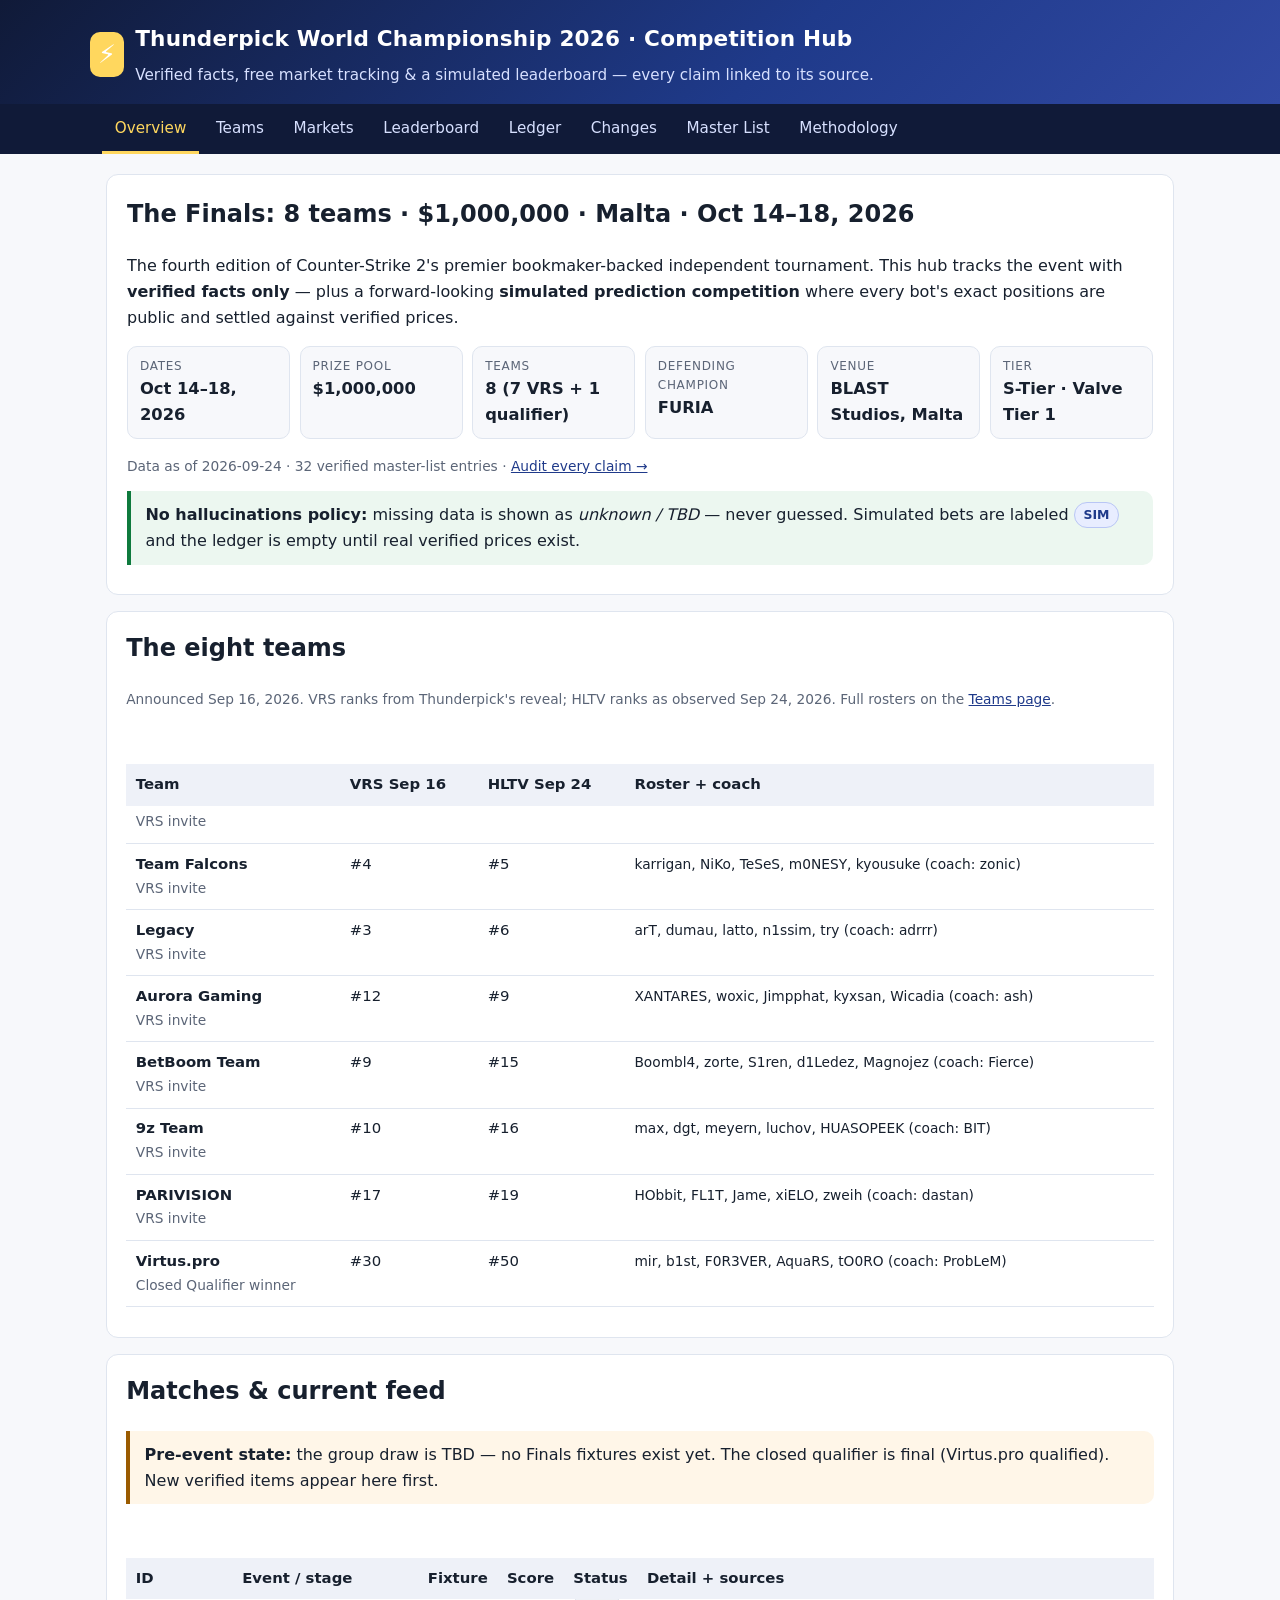
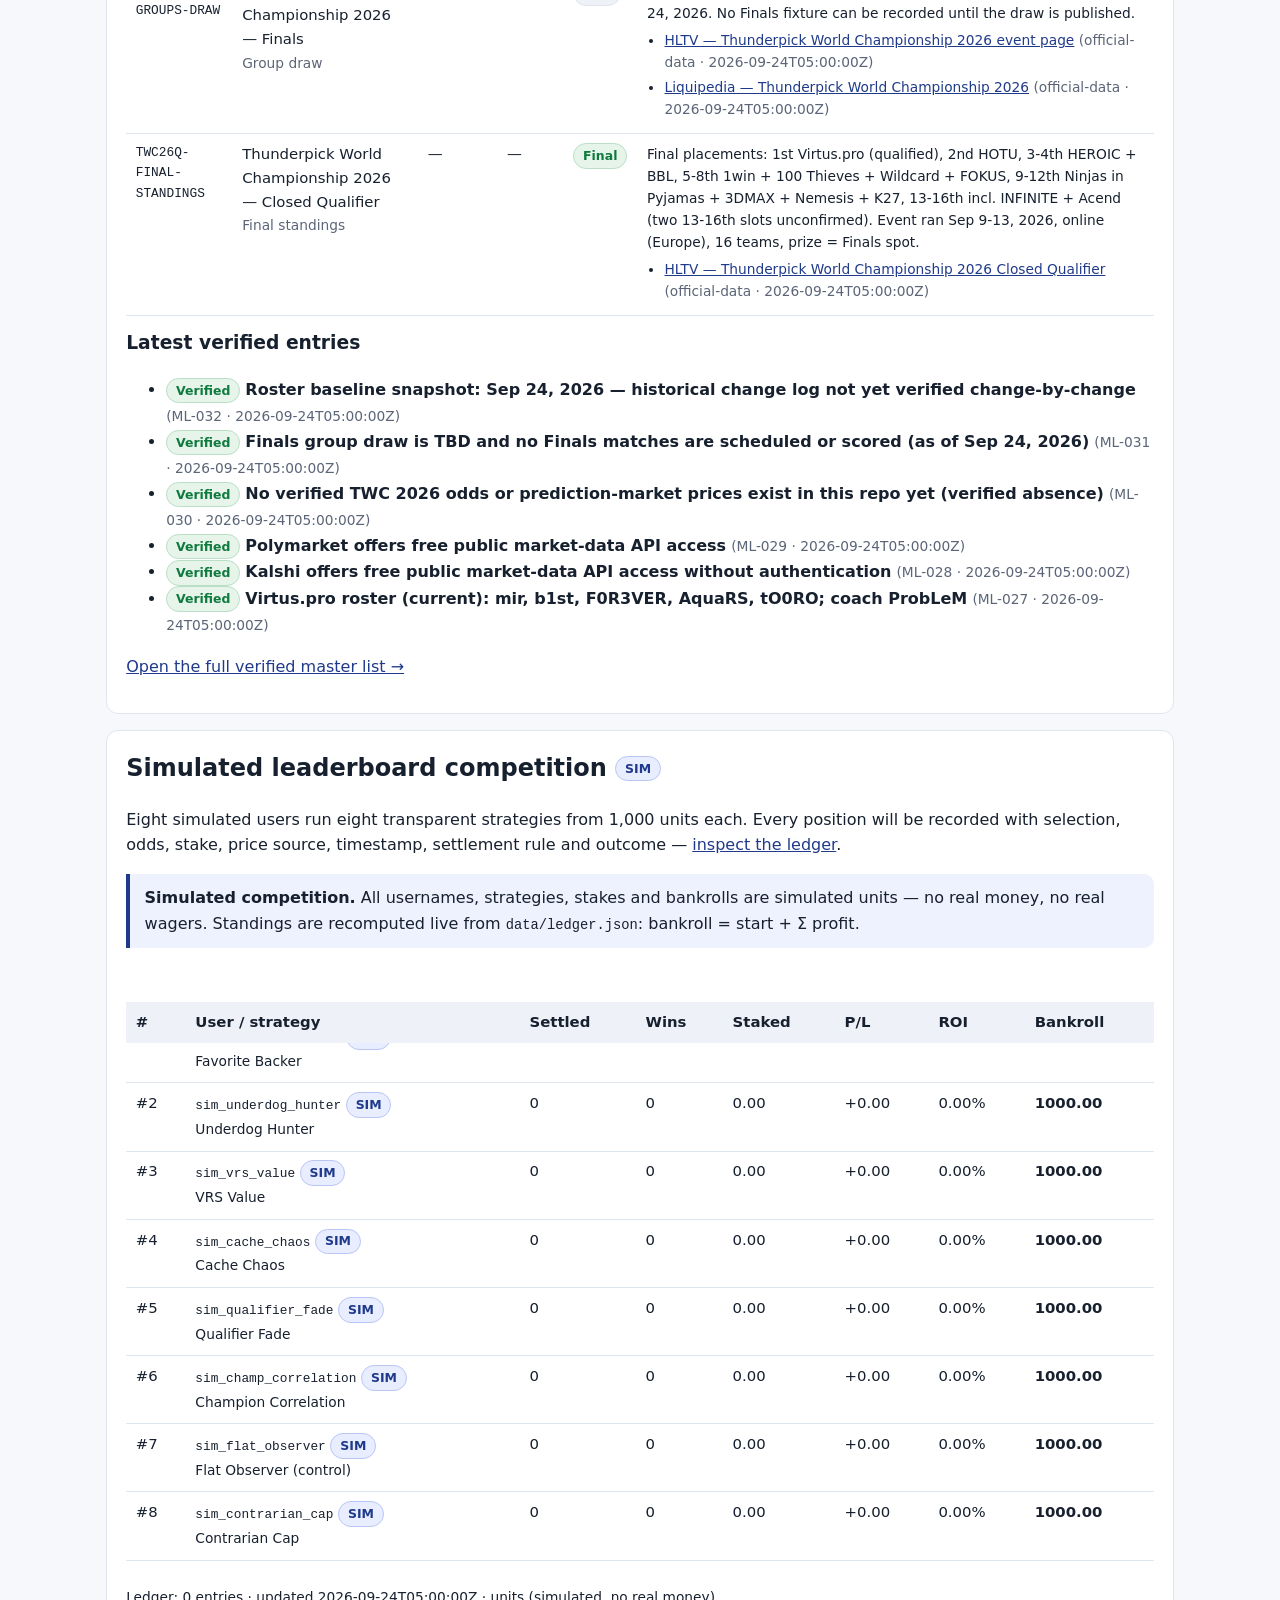
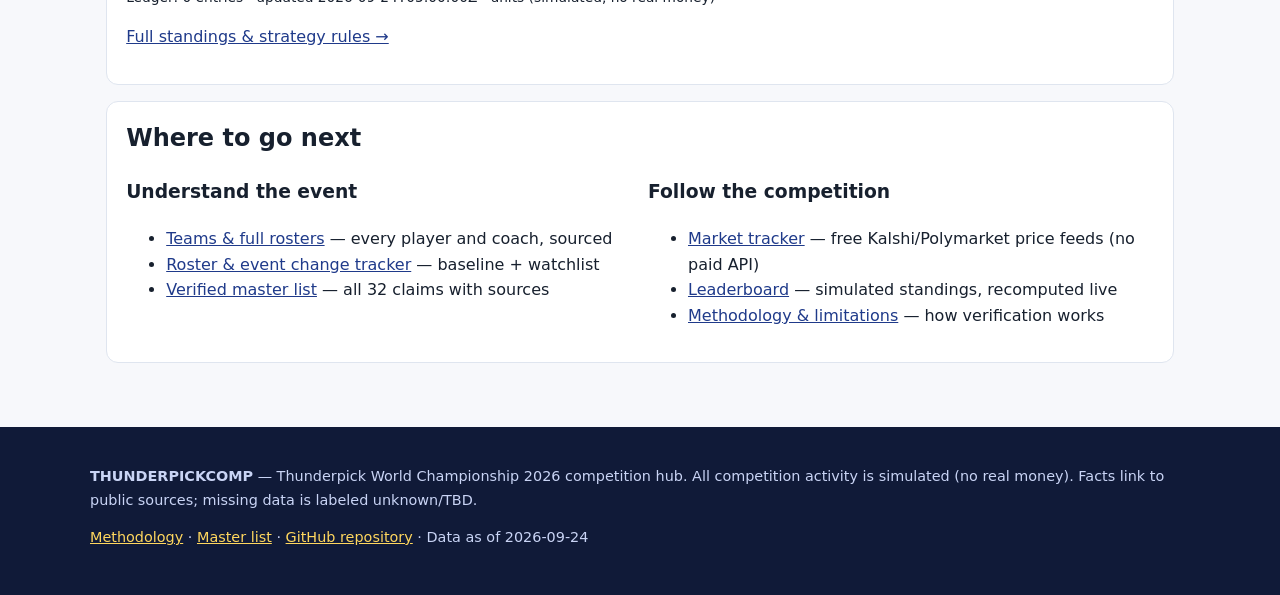
==== index.html @ 5a7f0bbe "Build verified TWC 2026 competition hub + simulated leaderboard - 8-page static site (overview, team" ====
<!DOCTYPE html>
<html lang="en">
<head>
  <meta charset="utf-8">
  <meta name="viewport" content="width=device-width, initial-scale=1">
  <title>Thunderpick WC 2026 · Prediction Competition Hub</title>
  <meta name="description" content="Verified Thunderpick World Championship 2026 hub: tournament facts, teams, rosters, free prediction-market tracking, and a transparent simulated leaderboard competition.">
  <link rel="stylesheet" href="assets/style.css">
</head>
<body>
  <a class="skip-link" href="#main-content">Skip to content</a>
  <header class="site-header">
    <div class="wrap">
      <div class="brand">
        <span class="brand-mark" aria-hidden="true">⚡</span>
        <div>
          <h1>Thunderpick World Championship 2026 · Competition Hub</h1>
          <p class="tagline">Verified facts, free market tracking &amp; a simulated leaderboard — every claim linked to its source.</p>
        </div>
      </div>
    </div>
  </header>
  <nav class="main-nav" aria-label="Main">
    <div class="wrap">
      <a href="index.html" aria-current="page">Overview</a>
      <a href="teams.html">Teams</a>
      <a href="markets.html">Markets</a>
      <a href="leaderboard.html">Leaderboard</a>
      <a href="ledger.html">Ledger</a>
      <a href="changes.html">Changes</a>
      <a href="master-list.html">Master List</a>
      <a href="methodology.html">Methodology</a>
    </div>
  </nav>
  <main id="main-content">
    <div class="wrap">
      <section class="hero" aria-labelledby="hero-title">
        <h2 id="hero-title">The Finals: 8 teams · $1,000,000 · Malta · Oct 14–18, 2026</h2>
        <p>The fourth edition of Counter-Strike 2's premier bookmaker-backed independent tournament. This hub tracks the event with <strong>verified facts only</strong> — plus a forward-looking <strong>simulated prediction competition</strong> where every bot's exact positions are public and settled against verified prices.</p>
        <div class="fact-grid">
          <div class="fact"><div class="k">Dates</div><div class="v">Oct 14–18, 2026</div></div>
          <div class="fact"><div class="k">Prize pool</div><div class="v">$1,000,000</div></div>
          <div class="fact"><div class="k">Teams</div><div class="v">8 (7 VRS + 1 qualifier)</div></div>
          <div class="fact"><div class="k">Defending champion</div><div class="v">FURIA</div></div>
          <div class="fact"><div class="k">Venue</div><div class="v">BLAST Studios, Malta</div></div>
          <div class="fact"><div class="k">Tier</div><div class="v">S-Tier · Valve Tier 1</div></div>
        </div>
        <p class="small muted">Data as of <span data-today>2026-09-24</span> · 32 verified master-list entries · <a href="master-list.html">Audit every claim →</a></p>
        <div class="notice good"><strong>No hallucinations policy:</strong> missing data is shown as <em>unknown / TBD</em> — never guessed. Simulated bets are labeled <span class="badge sim">SIM</span> and the ledger is empty until real verified prices exist.</div>
      </section>

      <section class="card" aria-labelledby="field-title">
        <h2 id="field-title">The eight teams</h2>
        <p class="small muted">Announced Sep 16, 2026. VRS ranks from Thunderpick's reveal; HLTV ranks as observed Sep 24, 2026. Full rosters on the <a href="teams.html">Teams page</a>.</p>
        <div data-render="teams-table"><p class="muted">Loading verified team data…</p></div>
      </section>

      <section class="card" aria-labelledby="matches-title">
        <h2 id="matches-title">Matches &amp; current feed</h2>
        <div class="notice warn"><strong>Pre-event state:</strong> the group draw is TBD — no Finals fixtures exist yet. The closed qualifier is final (Virtus.pro qualified). New verified items appear here first.</div>
        <div data-render="matches"><p class="muted">Loading match records…</p></div>
        <h3>Latest verified entries</h3>
        <div data-render="feed" data-limit="6"><p class="muted">Loading feed…</p></div>
      </section>

      <section class="card" aria-labelledby="comp-title">
        <h2 id="comp-title">Simulated leaderboard competition <span class="badge sim">SIM</span></h2>
        <p>Eight simulated users run eight transparent strategies from 1,000 units each. Every position will be recorded with selection, odds, stake, price source, timestamp, settlement rule and outcome — <a href="ledger.html">inspect the ledger</a>.</p>
        <div data-render="leaderboard"><p class="muted">Loading standings…</p></div>
        <p class="small"><span data-ledger-meta></span></p>
        <p><a href="leaderboard.html">Full standings &amp; strategy rules →</a></p>
      </section>

      <section class="card" aria-labelledby="start-title">
        <h2 id="start-title">Where to go next</h2>
        <div class="grid-2">
          <div>
            <h3>Understand the event</h3>
            <ul>
              <li><a href="teams.html">Teams &amp; full rosters</a> — every player and coach, sourced</li>
              <li><a href="changes.html">Roster &amp; event change tracker</a> — baseline + watchlist</li>
              <li><a href="master-list.html">Verified master list</a> — all 32 claims with sources</li>
            </ul>
          </div>
          <div>
            <h3>Follow the competition</h3>
            <ul>
              <li><a href="markets.html">Market tracker</a> — free Kalshi/Polymarket price feeds (no paid API)</li>
              <li><a href="leaderboard.html">Leaderboard</a> — simulated standings, recomputed live</li>
              <li><a href="methodology.html">Methodology &amp; limitations</a> — how verification works</li>
            </ul>
          </div>
        </div>
      </section>
    </div>
  </main>
  <footer class="site-footer">
    <div class="wrap">
      <p><strong>THUNDERPICKCOMP</strong> — Thunderpick World Championship 2026 competition hub. All competition activity is simulated (no real money). Facts link to public sources; missing data is labeled unknown/TBD.</p>
      <p><a href="methodology.html">Methodology</a> · <a href="master-list.html">Master list</a> · <a href="https://github.com/buffedlizard55-lab/THUNDERPICKCOMP">GitHub repository</a> · Data as of <span data-today>2026-09-24</span></p>
    </div>
  </footer>
  <script src="assets/app.js"></script>
</body>
</html>
---- assets/style.css ----
:root {
  --bg: #f7f8fb;
  --surface: #ffffff;
  --ink: #17202e;
  --muted: #5b6577;
  --line: #dfe5ef;
  --accent: #1f3a8a;
  --accent-ink: #ffffff;
  --gold: #b8860b;
  --good: #0e7a3d;
  --warn: #9a5b00;
  --bad: #b3261e;
  --radius: 12px;
  --maxw: 1100px;
  --font: system-ui, -apple-system, "Segoe UI", Roboto, "Helvetica Neue", Arial, sans-serif;
}

* { box-sizing: border-box; }
html { scroll-behavior: smooth; }
body {
  margin: 0;
  font-family: var(--font);
  background: var(--bg);
  color: var(--ink);
  line-height: 1.6;
}

.skip-link {
  position: absolute;
  left: -9999px;
  top: 0;
  background: var(--accent);
  color: var(--accent-ink);
  padding: 0.6rem 1rem;
  z-index: 100;
  border-radius: 0 0 8px 0;
}
.skip-link:focus { left: 0; }

.site-header {
  background: linear-gradient(135deg, #101a38 0%, #1f3a8a 60%, #3149a3 100%);
  color: #fff;
  padding: 1.4rem 1rem 1.1rem;
}
.site-header .wrap { max-width: var(--maxw); margin: 0 auto; }
.brand { display: flex; align-items: center; gap: 0.7rem; flex-wrap: wrap; }
.brand-mark {
  font-size: 1.6rem;
  background: #ffd75e;
  border-radius: 10px;
  padding: 0.15rem 0.5rem;
}
.site-header h1 { font-size: 1.35rem; margin: 0; letter-spacing: 0.2px; }
.site-header p.tagline { margin: 0.35rem 0 0; color: #d7e0ff; font-size: 0.95rem; }

.main-nav { background: #101a38; position: sticky; top: 0; z-index: 50; }
.main-nav .wrap {
  max-width: var(--maxw);
  margin: 0 auto;
  display: flex;
  gap: 0.25rem;
  overflow-x: auto;
  padding: 0 0.75rem;
}
.main-nav a {
  color: #d7e0ff;
  text-decoration: none;
  padding: 0.7rem 0.8rem;
  white-space: nowrap;
  font-size: 0.95rem;
  border-bottom: 3px solid transparent;
}
.main-nav a:hover { color: #fff; background: rgba(255,255,255,0.06); }
.main-nav a[aria-current="page"] { color: #ffd75e; border-bottom-color: #ffd75e; }

main .wrap { max-width: var(--maxw); margin: 0 auto; padding: 1.25rem 1rem 3rem; }

.hero {
  background: var(--surface);
  border: 1px solid var(--line);
  border-radius: var(--radius);
  padding: 1.25rem 1.25rem 1rem;
  margin-bottom: 1rem;
}
.hero h2 { margin-top: 0; }
.fact-grid {
  display: grid;
  grid-template-columns: repeat(auto-fit, minmax(150px, 1fr));
  gap: 0.6rem;
  margin: 1rem 0;
}
.fact {
  background: var(--bg);
  border: 1px solid var(--line);
  border-radius: 10px;
  padding: 0.6rem 0.75rem;
}
.fact .k { font-size: 0.75rem; text-transform: uppercase; letter-spacing: 0.06em; color: var(--muted); }
.fact .v { font-weight: 700; font-size: 1.02rem; }

.card {
  background: var(--surface);
  border: 1px solid var(--line);
  border-radius: var(--radius);
  padding: 1.1rem 1.2rem;
  margin-bottom: 1rem;
}
.card h2, .card h3 { margin-top: 0; }

.badge {
  display: inline-block;
  font-size: 0.78rem;
  font-weight: 700;
  padding: 0.12rem 0.55rem;
  border-radius: 999px;
  border: 1px solid transparent;
  vertical-align: middle;
}
.badge.verified { background: #e6f4ea; color: var(--good); border-color: #b9dfc6; }
.badge.flagged { background: #fff4e0; color: var(--warn); border-color: #f0d49a; }
.badge.unverified { background: #fdeaea; color: var(--bad); border-color: #f3b8b3; }
.badge.sim { background: #e8edff; color: var(--accent); border-color: #b9c6f5; }
.badge.tbd { background: #eef1f6; color: var(--muted); border-color: var(--line); }

table.data {
  width: 100%;
  border-collapse: collapse;
  font-size: 0.93rem;
  margin: 0.75rem 0;
}
table.data th, table.data td {
  text-align: left;
  padding: 0.55rem 0.6rem;
  border-bottom: 1px solid var(--line);
  vertical-align: top;
}
table.data th {
  background: #eef1f8;
  position: sticky;
  top: 41px;
}
table.data tr:hover td { background: #f4f7ff; }
.table-scroll { overflow-x: auto; }

.notice {
  border-left: 4px solid var(--accent);
  background: #eef2ff;
  padding: 0.7rem 0.9rem;
  border-radius: 0 10px 10px 0;
  margin: 0.8rem 0;
}
.notice.warn { border-color: var(--warn); background: #fff6e8; }
.notice.good { border-color: var(--good); background: #ecf7f0; }
.notice.bad { border-color: var(--bad); background: #fdeeee; }

.muted { color: var(--muted); }
.small { font-size: 0.86rem; }
.mono { font-family: ui-monospace, SFMono-Regular, Menlo, Consolas, monospace; font-size: 0.86em; }

.source-list { margin: 0.3rem 0; padding-left: 1.1rem; }
.source-list li { margin-bottom: 0.15rem; }
a { color: var(--accent); }
a:hover { text-decoration-thickness: 2px; }

footer.site-footer {
  background: #101a38;
  color: #c9d4f5;
  padding: 1.5rem 1rem 2rem;
  font-size: 0.9rem;
}
footer.site-footer .wrap { max-width: var(--maxw); margin: 0 auto; }
footer.site-footer a { color: #ffd75e; }

.grid-2 { display: grid; grid-template-columns: 1fr 1fr; gap: 1rem; }
@media (max-width: 750px) { .grid-2 { grid-template-columns: 1fr; } }

.team-card h3 { margin-bottom: 0.2rem; }
.roster { list-style: none; padding: 0; margin: 0.4rem 0; }
.roster li { padding: 0.15rem 0; border-bottom: 1px dotted var(--line); }
.roster li:last-child { border-bottom: none; }

details { margin: 0.5rem 0; }
details summary { cursor: pointer; font-weight: 600; }
.error-box {
  background: #fdeeee;
  border: 1px solid #f3b8b3;
  color: var(--bad);
  padding: 0.8rem 1rem;
  border-radius: 10px;
}

@media (prefers-color-scheme: dark) {
  :root {
    --bg: #0e1322;
    --surface: #171f36;
    --ink: #e8ecf6;
    --muted: #9aa5bd;
    --line: #2a3554;
    --accent: #8fa8ff;
    --accent-ink: #101a38;
  }
  .site-header { background: linear-gradient(135deg, #0a0f22 0%, #16225c 60%, #1f3a8a 100%); }
  .main-nav { background: #0a0f22; }
  .main-nav a { color: #c9d4f5; }
  table.data th { background: #202a4a; }
  table.data tr:hover td { background: #1d2745; }
  .fact { background: #101830; }
  .notice { background: #1b2547; }
  .notice.warn { background: #33270f; }
  .notice.good { background: #0f2c1c; }
  .notice.bad { background: #38161a; }
  .badge.verified { background: #0f2c1c; }
  .badge.flagged { background: #33270f; }
  .badge.unverified { background: #38161a; }
  .badge.sim { background: #1b2547; }
  .badge.tbd { background: #20263c; }
  a { color: #a9bcff; }
  footer.site-footer a { color: #ffd75e; }
}
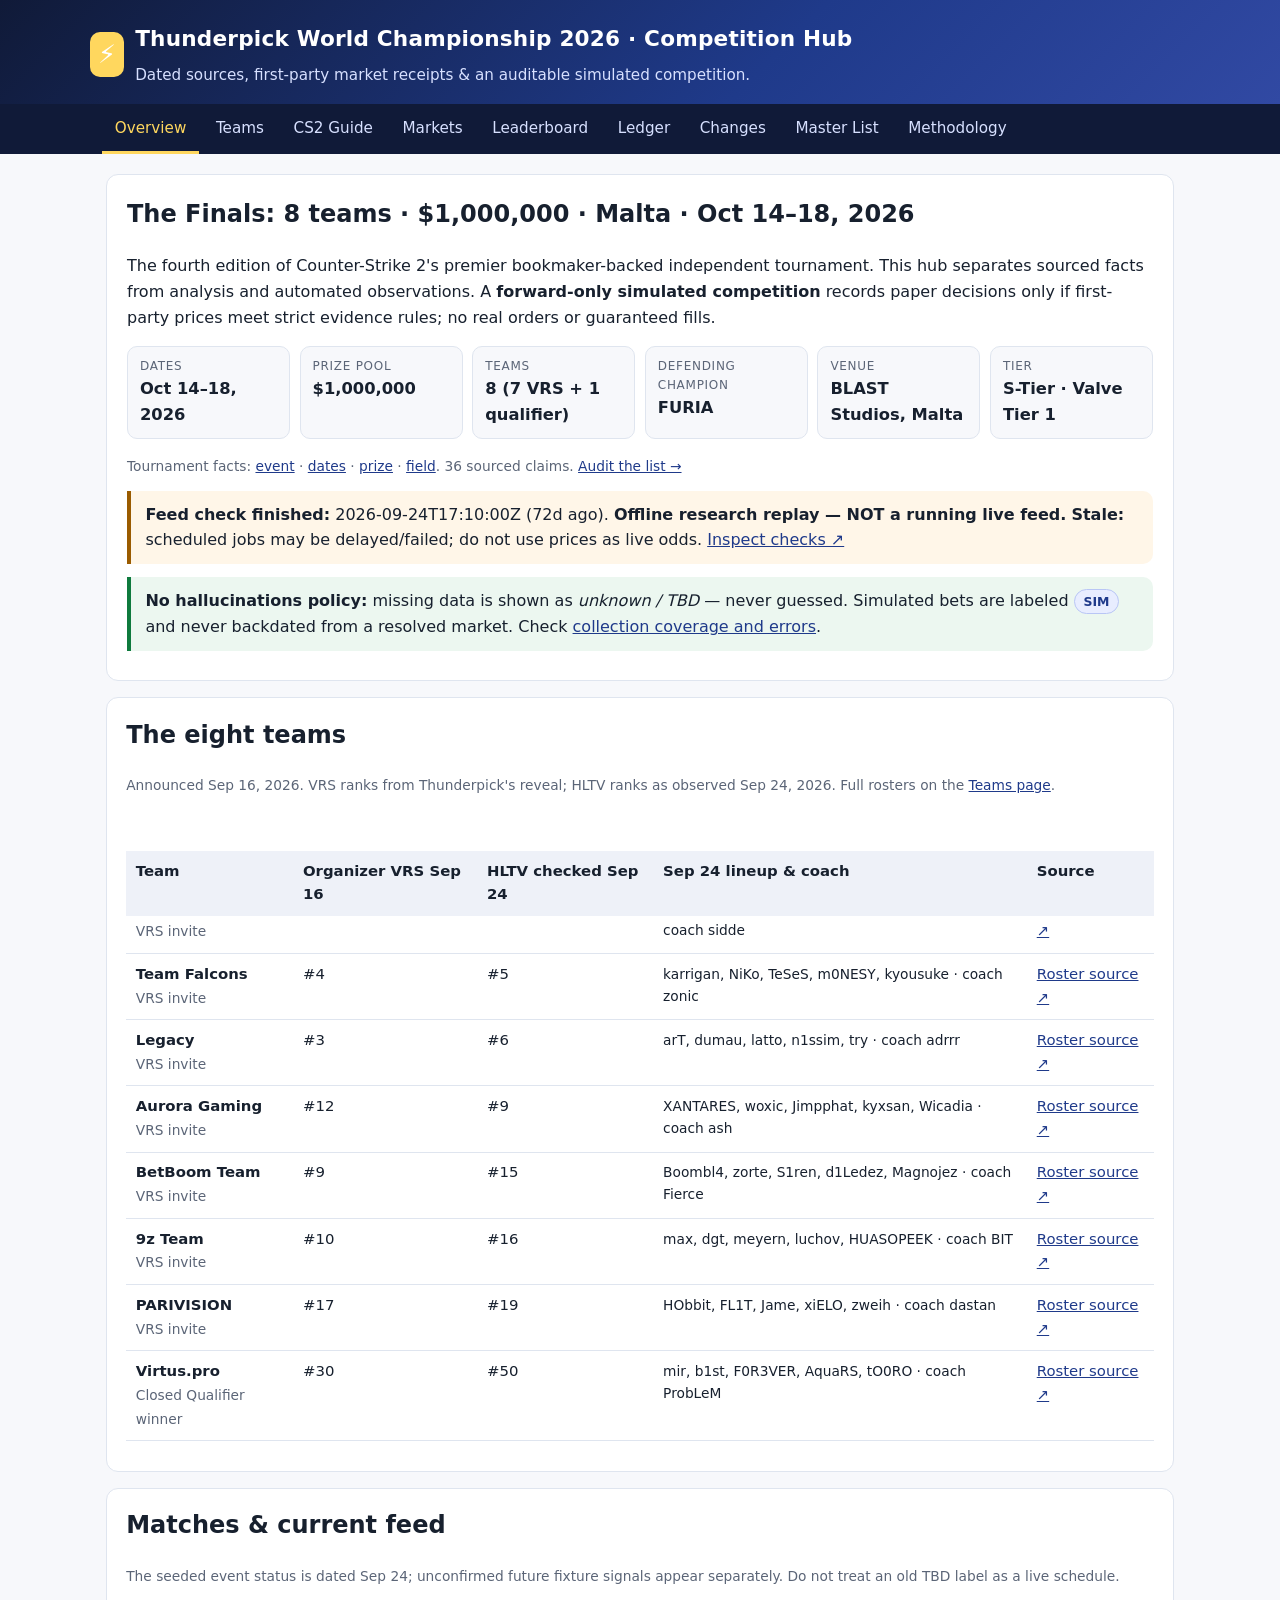
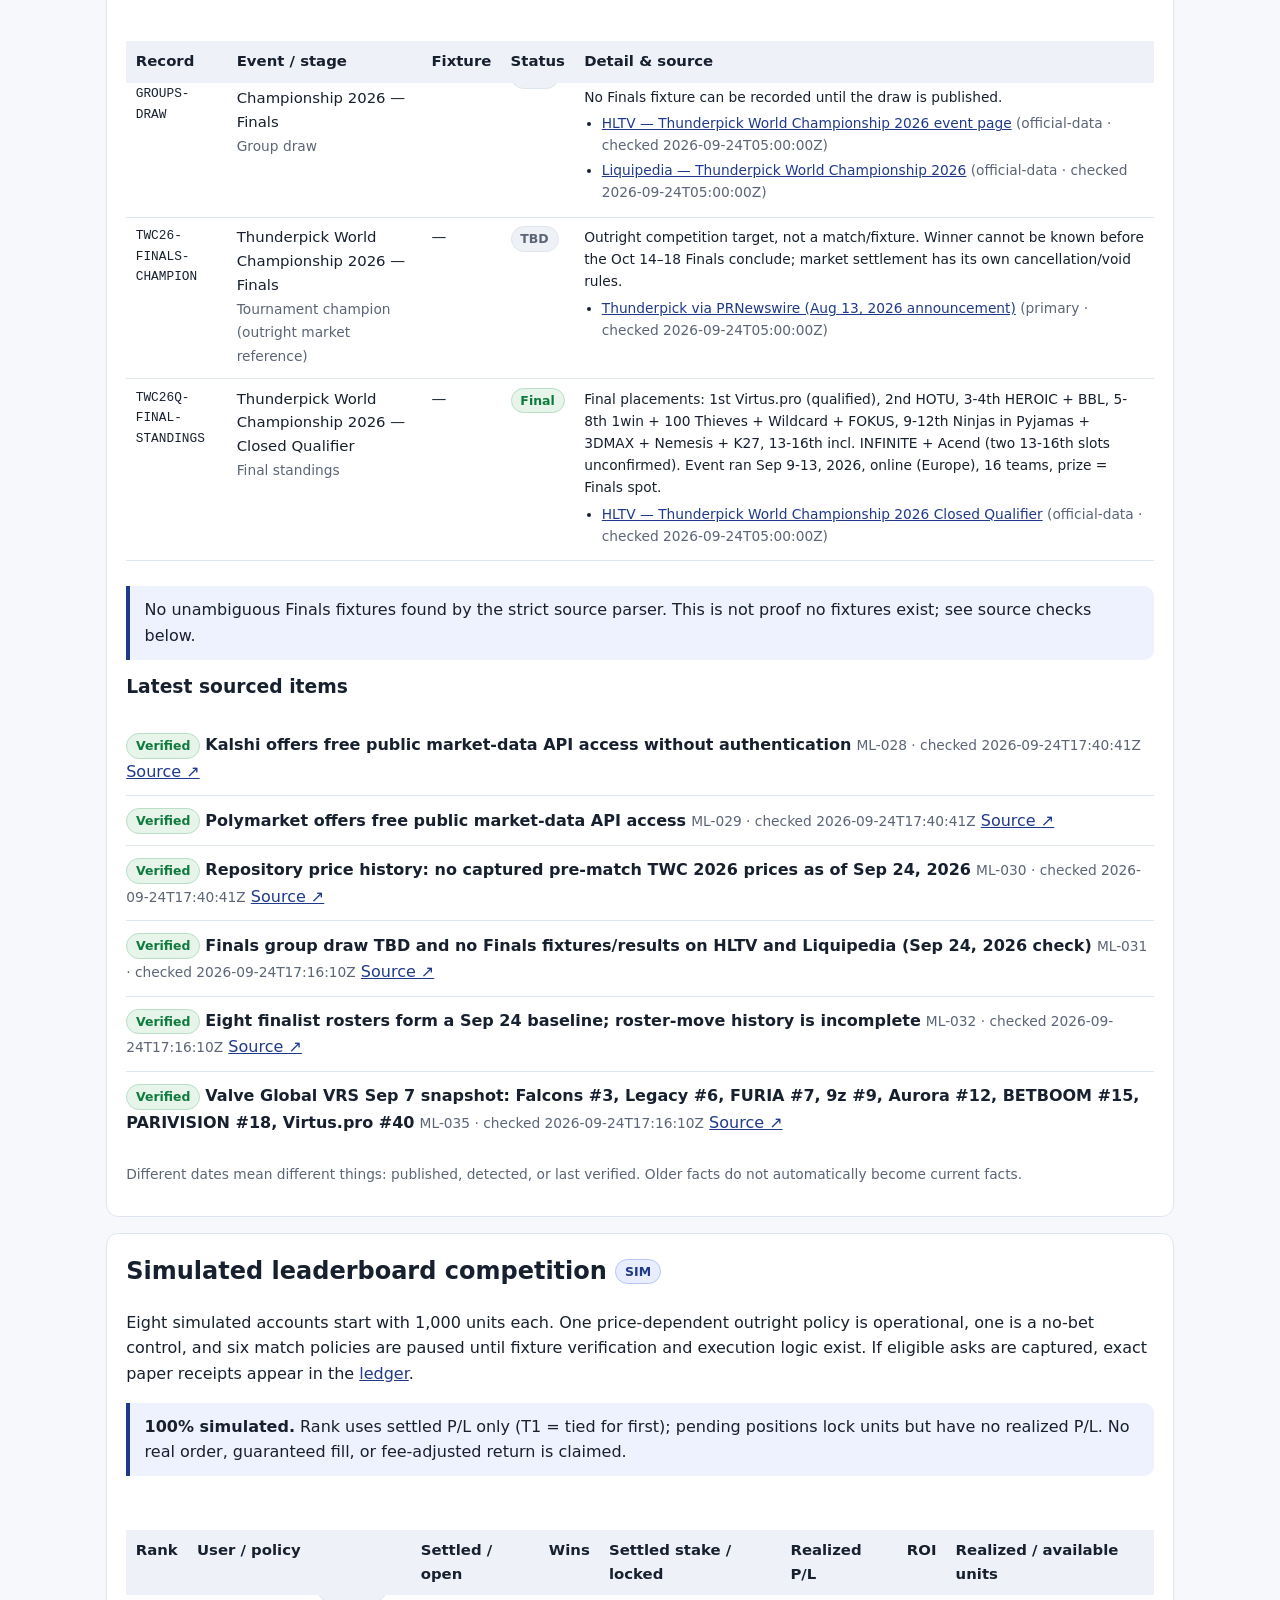
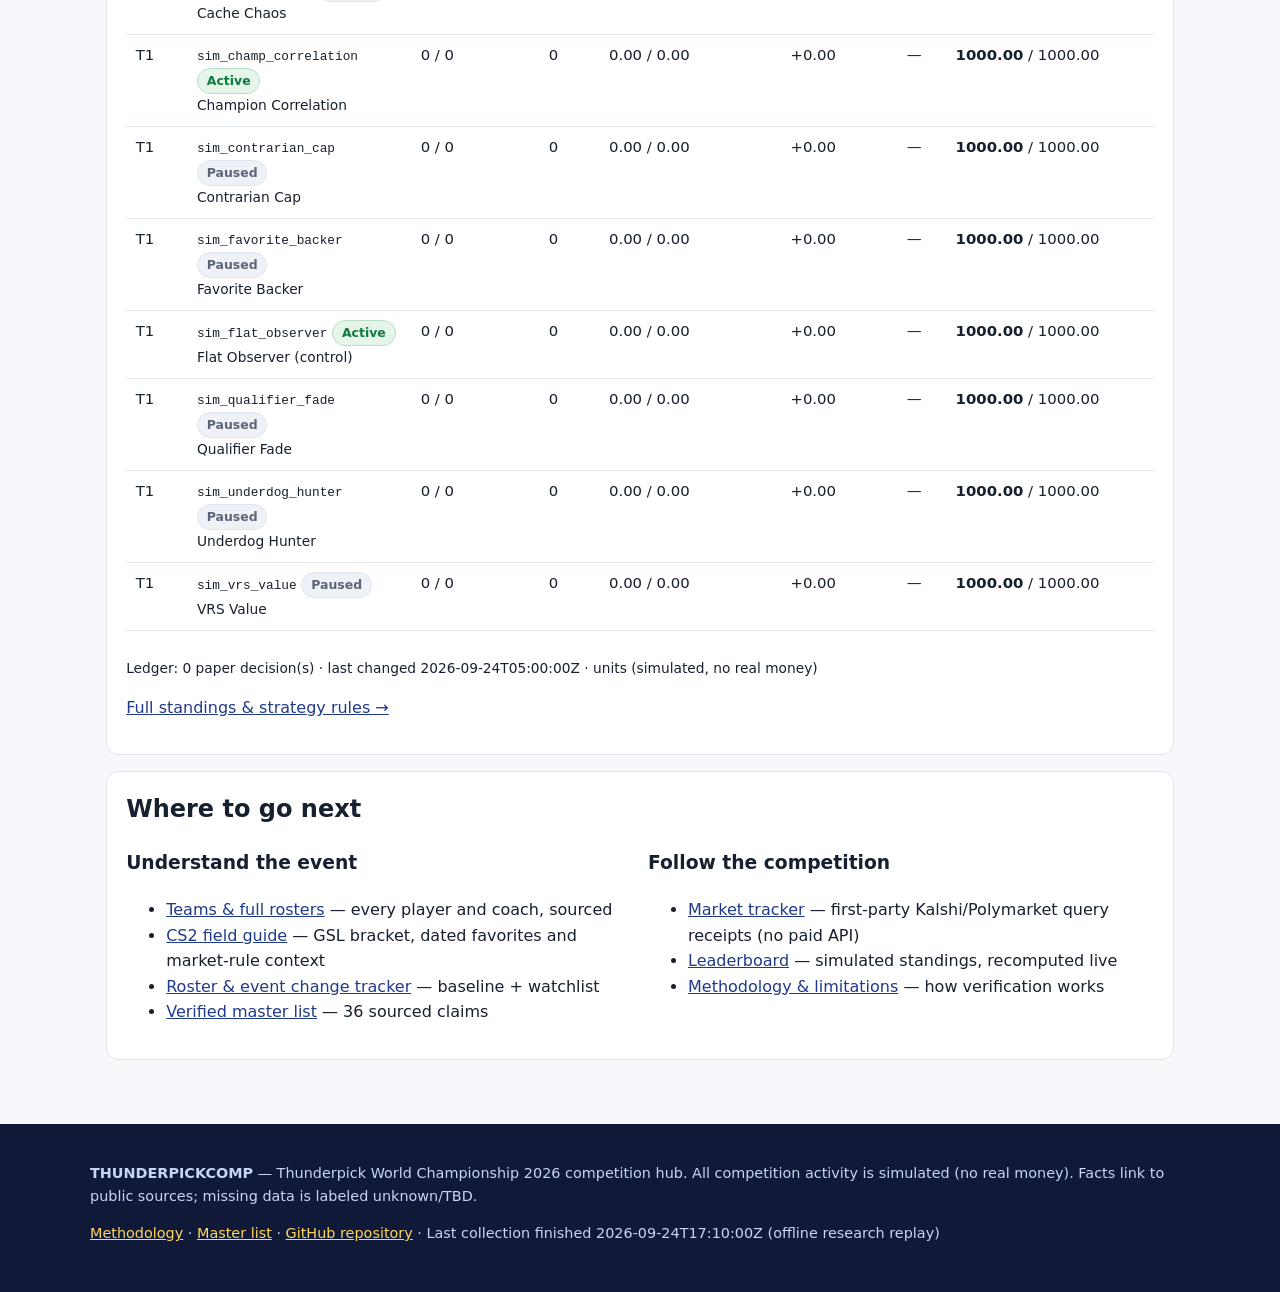
==== commit 4438c1d3: "Add sourced forward-only CS2 market feed and auditable paper competition Co-authored-by: arena-agent" ====
--- a/index.html
+++ b/index.html
@@ -15,7 +15,7 @@
         <span class="brand-mark" aria-hidden="true">⚡</span>
         <div>
           <h1>Thunderpick World Championship 2026 · Competition Hub</h1>
-          <p class="tagline">Verified facts, free market tracking &amp; a simulated leaderboard — every claim linked to its source.</p>
+          <p class="tagline">Dated sources, first-party market receipts &amp; an auditable simulated competition.</p>
         </div>
       </div>
     </div>
@@ -24,6 +24,7 @@
     <div class="wrap">
       <a href="index.html" aria-current="page">Overview</a>
       <a href="teams.html">Teams</a>
+      <a href="guide.html">CS2 Guide</a>
       <a href="markets.html">Markets</a>
       <a href="leaderboard.html">Leaderboard</a>
       <a href="ledger.html">Ledger</a>
@@ -36,7 +37,7 @@
     <div class="wrap">
       <section class="hero" aria-labelledby="hero-title">
         <h2 id="hero-title">The Finals: 8 teams · $1,000,000 · Malta · Oct 14–18, 2026</h2>
-        <p>The fourth edition of Counter-Strike 2's premier bookmaker-backed independent tournament. This hub tracks the event with <strong>verified facts only</strong> — plus a forward-looking <strong>simulated prediction competition</strong> where every bot's exact positions are public and settled against verified prices.</p>
+        <p>The fourth edition of Counter-Strike 2's premier bookmaker-backed independent tournament. This hub separates sourced facts from analysis and automated observations. A <strong>forward-only simulated competition</strong> records paper decisions only if first-party prices meet strict evidence rules; no real orders or guaranteed fills.</p>
         <div class="fact-grid">
           <div class="fact"><div class="k">Dates</div><div class="v">Oct 14–18, 2026</div></div>
           <div class="fact"><div class="k">Prize pool</div><div class="v">$1,000,000</div></div>
@@ -45,8 +46,8 @@
           <div class="fact"><div class="k">Venue</div><div class="v">BLAST Studios, Malta</div></div>
           <div class="fact"><div class="k">Tier</div><div class="v">S-Tier · Valve Tier 1</div></div>
         </div>
-        <p class="small muted">Data as of <span data-today>2026-09-24</span> · 32 verified master-list entries · <a href="master-list.html">Audit every claim →</a></p>
-        <div class="notice good"><strong>No hallucinations policy:</strong> missing data is shown as <em>unknown / TBD</em> — never guessed. Simulated bets are labeled <span class="badge sim">SIM</span> and the ledger is empty until real verified prices exist.</div>
+        <p class="small muted">Tournament facts: <a href="master-list.html#ML-001">event</a> · <a href="master-list.html#ML-003">dates</a> · <a href="master-list.html#ML-005">prize</a> · <a href="master-list.html#ML-007">field</a>. <span data-master-count>36</span> sourced claims. <a href="master-list.html">Audit the list →</a></p><div data-render="pulse"><p class="muted">Loading feed health…</p></div>
+        <div class="notice good"><strong>No hallucinations policy:</strong> missing data is shown as <em>unknown / TBD</em> — never guessed. Simulated bets are labeled <span class="badge sim">SIM</span> and never backdated from a resolved market. Check <a href="markets.html#source-checks">collection coverage and errors</a>.</div>
       </section>
 
       <section class="card" aria-labelledby="field-title">
@@ -57,15 +58,15 @@
 
       <section class="card" aria-labelledby="matches-title">
         <h2 id="matches-title">Matches &amp; current feed</h2>
-        <div class="notice warn"><strong>Pre-event state:</strong> the group draw is TBD — no Finals fixtures exist yet. The closed qualifier is final (Virtus.pro qualified). New verified items appear here first.</div>
+        <p class="muted small">The seeded event status is dated Sep 24; unconfirmed future fixture signals appear separately. Do not treat an old TBD label as a live schedule.</p>
         <div data-render="matches"><p class="muted">Loading match records…</p></div>
-        <h3>Latest verified entries</h3>
+        <div data-render="fixture-signals"><p class="muted">Checking fixture signals…</p></div><h3>Latest sourced items</h3>
         <div data-render="feed" data-limit="6"><p class="muted">Loading feed…</p></div>
       </section>
 
       <section class="card" aria-labelledby="comp-title">
         <h2 id="comp-title">Simulated leaderboard competition <span class="badge sim">SIM</span></h2>
-        <p>Eight simulated users run eight transparent strategies from 1,000 units each. Every position will be recorded with selection, odds, stake, price source, timestamp, settlement rule and outcome — <a href="ledger.html">inspect the ledger</a>.</p>
+        <p>Eight simulated accounts start with 1,000 units each. One price-dependent outright policy is operational, one is a no-bet control, and six match policies are paused until fixture verification and execution logic exist. If eligible asks are captured, exact paper receipts appear in the <a href="ledger.html">ledger</a>.</p>
         <div data-render="leaderboard"><p class="muted">Loading standings…</p></div>
         <p class="small"><span data-ledger-meta></span></p>
         <p><a href="leaderboard.html">Full standings &amp; strategy rules →</a></p>
@@ -78,14 +79,15 @@
             <h3>Understand the event</h3>
             <ul>
               <li><a href="teams.html">Teams &amp; full rosters</a> — every player and coach, sourced</li>
+              <li><a href="guide.html">CS2 field guide</a> — GSL bracket, dated favorites and market-rule context</li>
               <li><a href="changes.html">Roster &amp; event change tracker</a> — baseline + watchlist</li>
-              <li><a href="master-list.html">Verified master list</a> — all 32 claims with sources</li>
+              <li><a href="master-list.html">Verified master list</a> — <span data-master-count>36</span> sourced claims</li>
             </ul>
           </div>
           <div>
             <h3>Follow the competition</h3>
             <ul>
-              <li><a href="markets.html">Market tracker</a> — free Kalshi/Polymarket price feeds (no paid API)</li>
+              <li><a href="markets.html">Market tracker</a> — first-party Kalshi/Polymarket query receipts (no paid API)</li>
               <li><a href="leaderboard.html">Leaderboard</a> — simulated standings, recomputed live</li>
               <li><a href="methodology.html">Methodology &amp; limitations</a> — how verification works</li>
             </ul>
@@ -97,7 +99,7 @@
   <footer class="site-footer">
     <div class="wrap">
       <p><strong>THUNDERPICKCOMP</strong> — Thunderpick World Championship 2026 competition hub. All competition activity is simulated (no real money). Facts link to public sources; missing data is labeled unknown/TBD.</p>
-      <p><a href="methodology.html">Methodology</a> · <a href="master-list.html">Master list</a> · <a href="https://github.com/buffedlizard55-lab/THUNDERPICKCOMP">GitHub repository</a> · Data as of <span data-today>2026-09-24</span></p>
+      <p><a href="methodology.html">Methodology</a> · <a href="master-list.html">Master list</a> · <a href="https://github.com/buffedlizard55-lab/THUNDERPICKCOMP">GitHub repository</a> · Last collection finished <span data-today>2026-09-24</span></p>
     </div>
   </footer>
   <script src="assets/app.js"></script>
--- a/assets/style.css
+++ b/assets/style.css
@@ -179,6 +179,17 @@
 .roster li { padding: 0.15rem 0; border-bottom: 1px dotted var(--line); }
 .roster li:last-child { border-bottom: none; }
 
+/* Audit feed: readable on narrow screens, including long market IDs/rules. */
+.signal-list { list-style: none; padding: 0; margin: 0.65rem 0 1rem; }
+.signal-list li { padding: 0.7rem 0; border-bottom: 1px solid var(--line); }
+.signal-list li:last-child { border-bottom: none; }
+.change-item { border-top: 1px solid var(--line); padding: 0.7rem 0; }
+.change-item p { margin: 0.25rem 0; }
+.rule-text { white-space: pre-wrap; overflow-wrap: anywhere; line-height: 1.5; padding: 0.6rem; background: var(--bg); border-radius: 7px; }
+.mono { overflow-wrap: anywhere; }
+.negative { color: var(--bad); font-weight: 700; }
+[id^="ML-"] { scroll-margin-top: 4.25rem; }
+:focus-visible { outline: 3px solid var(--gold); outline-offset: 2px; }
 details { margin: 0.5rem 0; }
 details summary { cursor: pointer; font-weight: 600; }
 .error-box {
@@ -198,6 +209,10 @@
     --line: #2a3554;
     --accent: #8fa8ff;
     --accent-ink: #101a38;
+    --good: #88d4a2;
+    --warn: #f8c57a;
+    --bad: #ffaaa1;
+    --gold: #ffdc72;
   }
   .site-header { background: linear-gradient(135deg, #0a0f22 0%, #16225c 60%, #1f3a8a 100%); }
   .main-nav { background: #0a0f22; }
@@ -217,3 +232,6 @@
   a { color: #a9bcff; }
   footer.site-footer a { color: #ffd75e; }
 }
+@media (prefers-reduced-motion: reduce) {
+  html { scroll-behavior: auto; }
+}
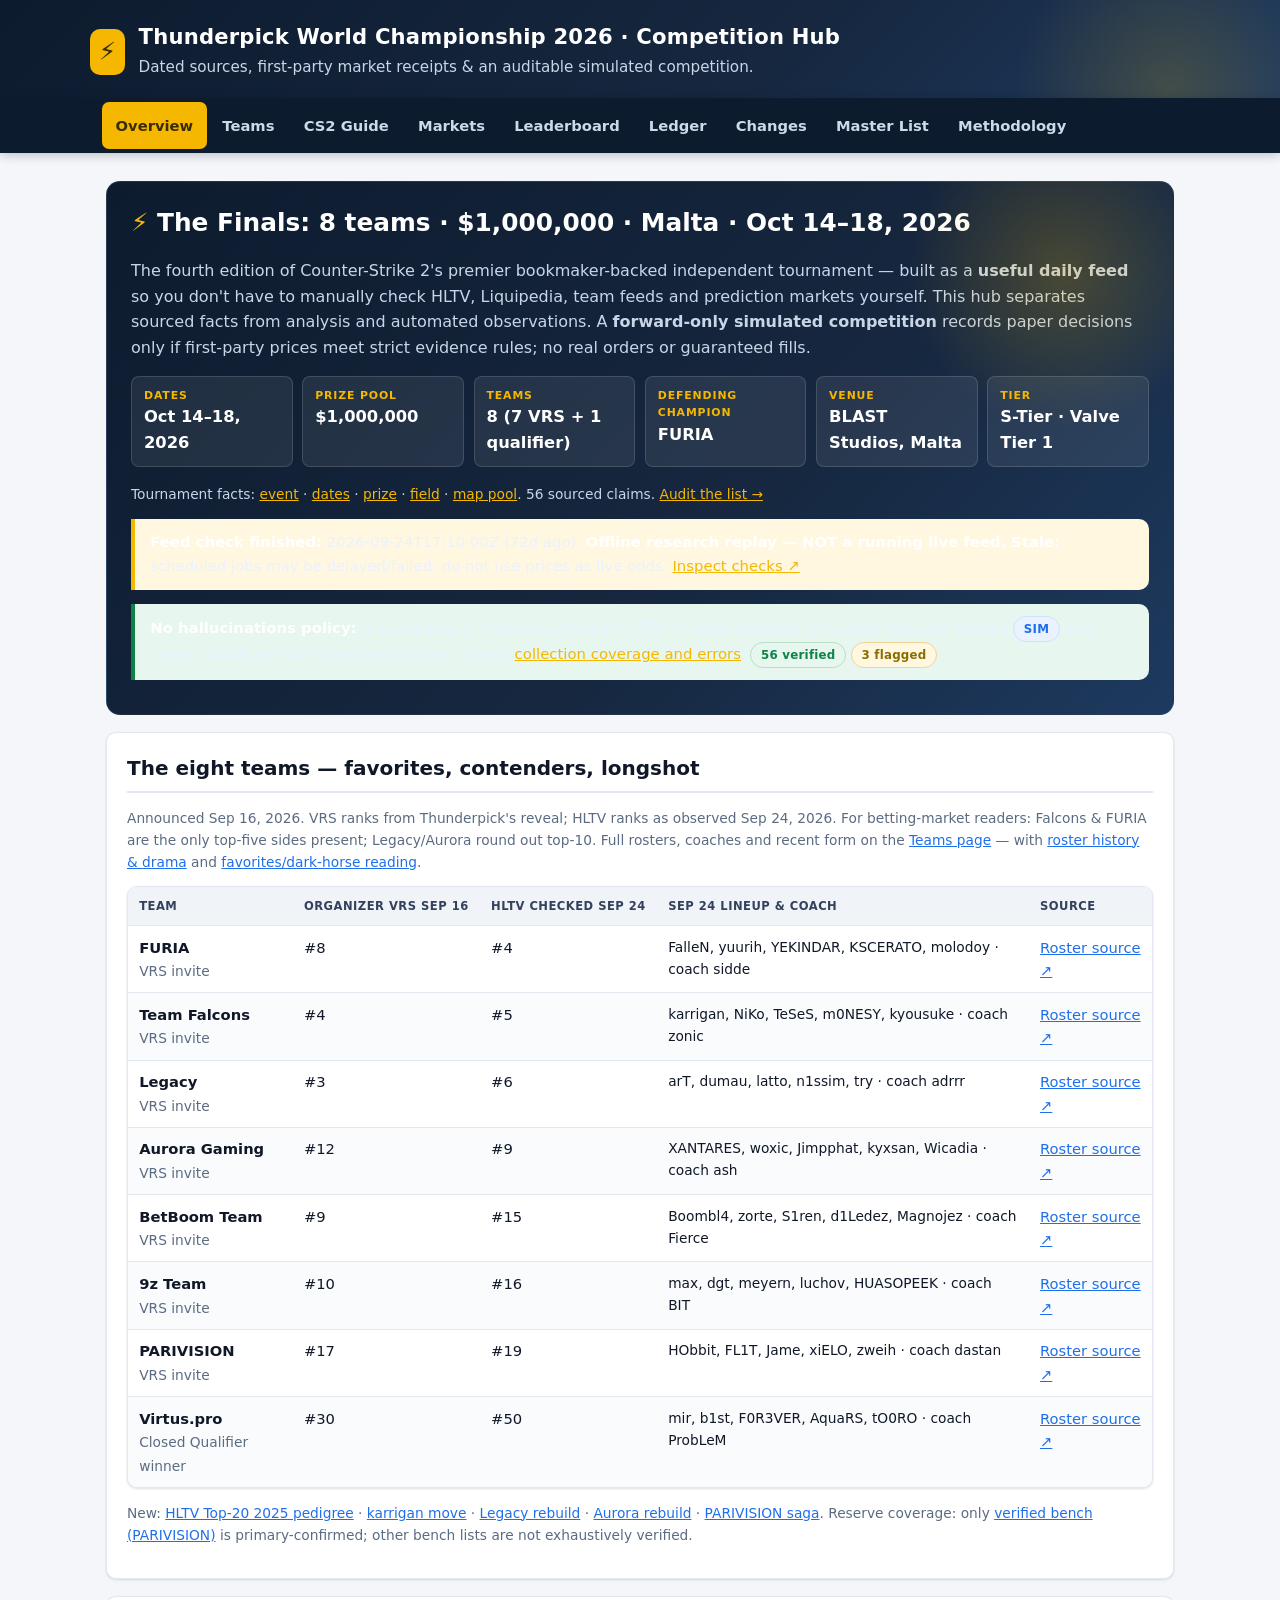
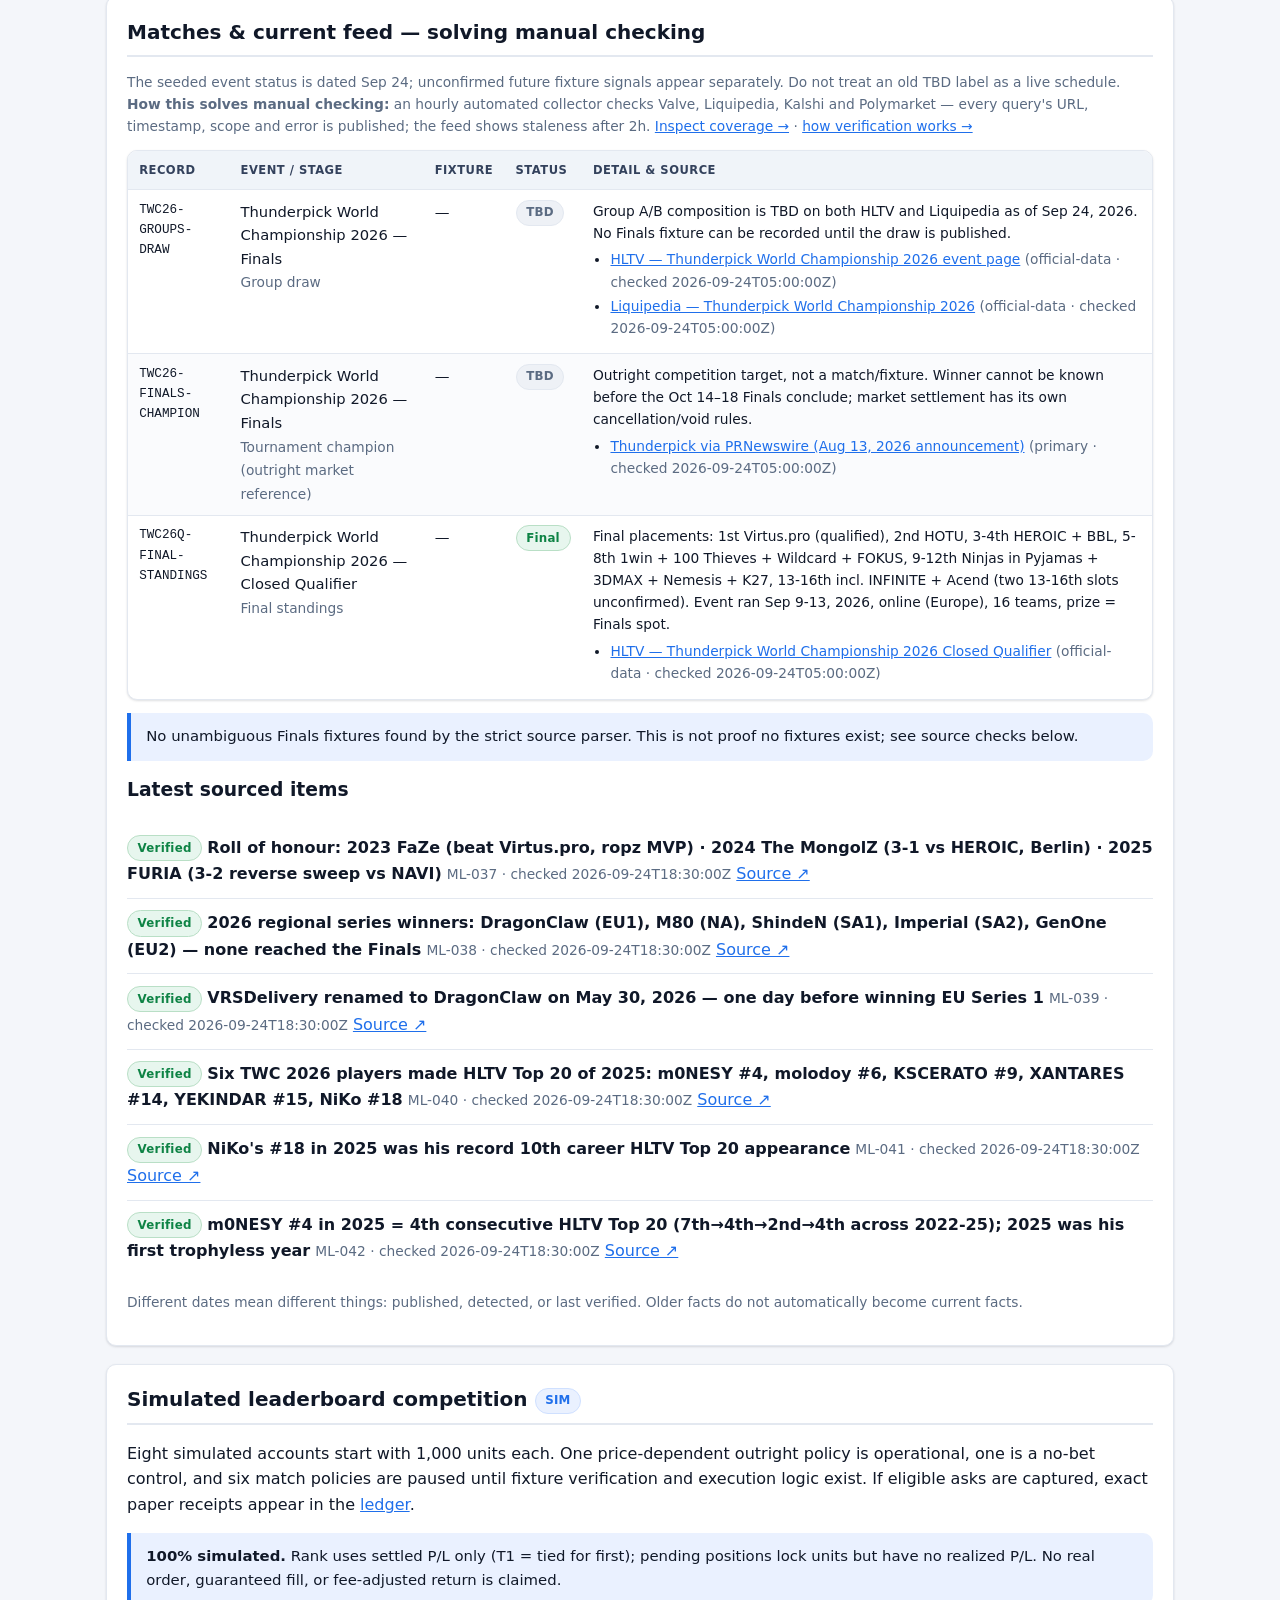
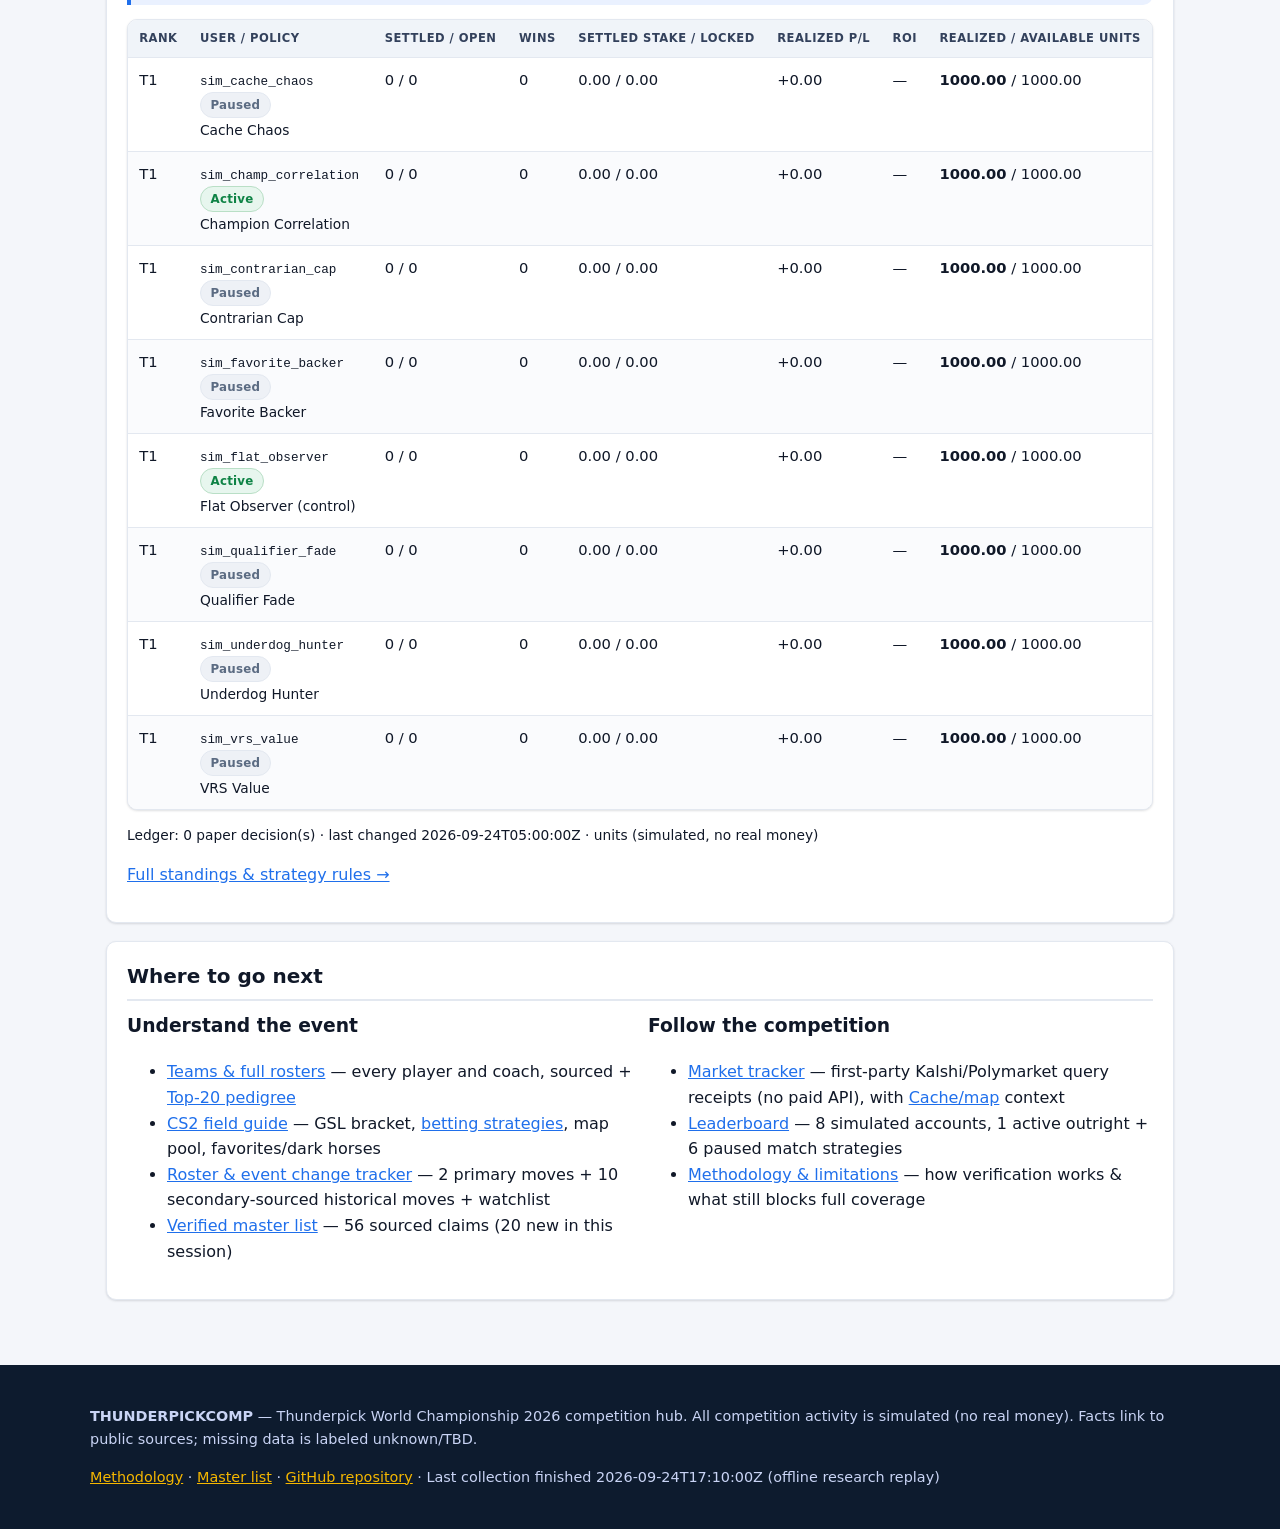
==== commit 9b3622c4: "Port reference design, expand to 56 verified claims, add betting strategies and roster history - Ele" ====
--- a/index.html
+++ b/index.html
@@ -36,8 +36,8 @@
   <main id="main-content">
     <div class="wrap">
       <section class="hero" aria-labelledby="hero-title">
-        <h2 id="hero-title">The Finals: 8 teams · $1,000,000 · Malta · Oct 14–18, 2026</h2>
-        <p>The fourth edition of Counter-Strike 2's premier bookmaker-backed independent tournament. This hub separates sourced facts from analysis and automated observations. A <strong>forward-only simulated competition</strong> records paper decisions only if first-party prices meet strict evidence rules; no real orders or guaranteed fills.</p>
+        <h2 id="hero-title"><span class="bolt">⚡</span> The Finals: 8 teams · $1,000,000 · Malta · Oct 14–18, 2026</h2>
+        <p>The fourth edition of Counter-Strike 2's premier bookmaker-backed independent tournament — built as a <strong>useful daily feed</strong> so you don't have to manually check HLTV, Liquipedia, team feeds and prediction markets yourself. This hub separates sourced facts from analysis and automated observations. A <strong>forward-only simulated competition</strong> records paper decisions only if first-party prices meet strict evidence rules; no real orders or guaranteed fills.</p>
         <div class="fact-grid">
           <div class="fact"><div class="k">Dates</div><div class="v">Oct 14–18, 2026</div></div>
           <div class="fact"><div class="k">Prize pool</div><div class="v">$1,000,000</div></div>
@@ -46,19 +46,21 @@
           <div class="fact"><div class="k">Venue</div><div class="v">BLAST Studios, Malta</div></div>
           <div class="fact"><div class="k">Tier</div><div class="v">S-Tier · Valve Tier 1</div></div>
         </div>
-        <p class="small muted">Tournament facts: <a href="master-list.html#ML-001">event</a> · <a href="master-list.html#ML-003">dates</a> · <a href="master-list.html#ML-005">prize</a> · <a href="master-list.html#ML-007">field</a>. <span data-master-count>36</span> sourced claims. <a href="master-list.html">Audit the list →</a></p><div data-render="pulse"><p class="muted">Loading feed health…</p></div>
-        <div class="notice good"><strong>No hallucinations policy:</strong> missing data is shown as <em>unknown / TBD</em> — never guessed. Simulated bets are labeled <span class="badge sim">SIM</span> and never backdated from a resolved market. Check <a href="markets.html#source-checks">collection coverage and errors</a>.</div>
+        <p class="small" style="color:#c9d6e8">Tournament facts: <a href="master-list.html#ML-001">event</a> · <a href="master-list.html#ML-003">dates</a> · <a href="master-list.html#ML-005">prize</a> · <a href="master-list.html#ML-007">field</a> · <a href="master-list.html#ML-050">map pool</a>. <span data-master-count>56</span> sourced claims. <a href="master-list.html">Audit the list →</a></p>
+        <div data-render="pulse"><p class="muted">Loading feed health…</p></div>
+        <div class="notice good"><strong>No hallucinations policy:</strong> missing data is shown as <em>unknown / TBD</em> — never guessed. Simulated bets are labeled <span class="badge sim">SIM</span> and never backdated from a resolved market. Check <a href="markets.html#source-checks">collection coverage and errors</a>. <span class="badge verified">56 verified</span> <span class="badge flagged">3 flagged</span></div>
       </section>
 
       <section class="card" aria-labelledby="field-title">
-        <h2 id="field-title">The eight teams</h2>
-        <p class="small muted">Announced Sep 16, 2026. VRS ranks from Thunderpick's reveal; HLTV ranks as observed Sep 24, 2026. Full rosters on the <a href="teams.html">Teams page</a>.</p>
+        <h2 id="field-title">The eight teams — favorites, contenders, longshot</h2>
+        <p class="small muted">Announced Sep 16, 2026. VRS ranks from Thunderpick's reveal; HLTV ranks as observed Sep 24, 2026. For betting-market readers: Falcons & FURIA are the only top-five sides present; Legacy/Aurora round out top-10. Full rosters, coaches and recent form on the <a href="teams.html">Teams page</a> — with <a href="changes.html">roster history &amp; drama</a> and <a href="guide.html#field">favorites/dark-horse reading</a>.</p>
         <div data-render="teams-table"><p class="muted">Loading verified team data…</p></div>
+        <p class="small muted">New: <a href="master-list.html#ML-040">HLTV Top-20 2025 pedigree</a> · <a href="master-list.html#ML-043">karrigan move</a> · <a href="master-list.html#ML-045">Legacy rebuild</a> · <a href="master-list.html#ML-046">Aurora rebuild</a> · <a href="master-list.html#ML-048">PARIVISION saga</a>. Reserve coverage: only <a href="master-list.html#ML-033">verified bench (PARIVISION)</a> is primary-confirmed; other bench lists are not exhaustively verified.</p>
       </section>
 
       <section class="card" aria-labelledby="matches-title">
-        <h2 id="matches-title">Matches &amp; current feed</h2>
-        <p class="muted small">The seeded event status is dated Sep 24; unconfirmed future fixture signals appear separately. Do not treat an old TBD label as a live schedule.</p>
+        <h2 id="matches-title">Matches &amp; current feed — solving manual checking</h2>
+        <p class="muted small">The seeded event status is dated Sep 24; unconfirmed future fixture signals appear separately. Do not treat an old TBD label as a live schedule. <strong>How this solves manual checking:</strong> an hourly automated collector checks Valve, Liquipedia, Kalshi and Polymarket — every query's URL, timestamp, scope and error is published; the feed shows staleness after 2h. <a href="markets.html#source-checks">Inspect coverage →</a> · <a href="methodology.html">how verification works →</a></p>
         <div data-render="matches"><p class="muted">Loading match records…</p></div>
         <div data-render="fixture-signals"><p class="muted">Checking fixture signals…</p></div><h3>Latest sourced items</h3>
         <div data-render="feed" data-limit="6"><p class="muted">Loading feed…</p></div>
@@ -78,18 +80,18 @@
           <div>
             <h3>Understand the event</h3>
             <ul>
-              <li><a href="teams.html">Teams &amp; full rosters</a> — every player and coach, sourced</li>
-              <li><a href="guide.html">CS2 field guide</a> — GSL bracket, dated favorites and market-rule context</li>
-              <li><a href="changes.html">Roster &amp; event change tracker</a> — baseline + watchlist</li>
-              <li><a href="master-list.html">Verified master list</a> — <span data-master-count>36</span> sourced claims</li>
+              <li><a href="teams.html">Teams &amp; full rosters</a> — every player and coach, sourced + <a href="master-list.html#ML-040">Top-20 pedigree</a></li>
+              <li><a href="guide.html">CS2 field guide</a> — GSL bracket, <a href="guide.html#betting-strategies">betting strategies</a>, map pool, favorites/dark horses</li>
+              <li><a href="changes.html">Roster &amp; event change tracker</a> — 2 primary moves + 10 secondary-sourced historical moves + watchlist</li>
+              <li><a href="master-list.html">Verified master list</a> — <span data-master-count>56</span> sourced claims (20 new in this session)</li>
             </ul>
           </div>
           <div>
             <h3>Follow the competition</h3>
             <ul>
-              <li><a href="markets.html">Market tracker</a> — first-party Kalshi/Polymarket query receipts (no paid API)</li>
-              <li><a href="leaderboard.html">Leaderboard</a> — simulated standings, recomputed live</li>
-              <li><a href="methodology.html">Methodology &amp; limitations</a> — how verification works</li>
+              <li><a href="markets.html">Market tracker</a> — first-party Kalshi/Polymarket query receipts (no paid API), with <a href="master-list.html#ML-050">Cache/map</a> context</li>
+              <li><a href="leaderboard.html">Leaderboard</a> — 8 simulated accounts, 1 active outright + 6 paused match strategies</li>
+              <li><a href="methodology.html">Methodology &amp; limitations</a> — how verification works &amp; what still blocks full coverage</li>
             </ul>
           </div>
         </div>
--- a/assets/style.css
+++ b/assets/style.css
@@ -1,18 +1,28 @@
 :root {
-  --bg: #f7f8fb;
+  --bg: #f4f6fa;
   --surface: #ffffff;
-  --ink: #17202e;
-  --muted: #5b6577;
-  --line: #dfe5ef;
+  --card: #ffffff;
+  --ink: #101828;
+  --muted: #5b6b82;
+  --line: #e3e8f0;
+  --navy: #0d1b2e;
+  --navy-2: #16273f;
   --accent: #1f3a8a;
   --accent-ink: #ffffff;
-  --gold: #b8860b;
-  --good: #0e7a3d;
+  --gold: #f5b700;
+  --gold-ink: #3a2d00;
+  --blue: #1f6feb;
+  --blue-soft: #eaf1ff;
+  --good: #0e8345;
+  --good-soft: #e7f6ee;
   --warn: #9a5b00;
-  --bad: #b3261e;
-  --radius: 12px;
+  --amber-soft: #fff7e0;
+  --bad: #c0392b;
+  --bad-soft: #fdecea;
+  --radius: 10px;
   --maxw: 1100px;
   --font: system-ui, -apple-system, "Segoe UI", Roboto, "Helvetica Neue", Arial, sans-serif;
+  --shadow: 0 1px 2px rgba(16,24,40,.06), 0 1px 3px rgba(16,24,40,.08);
 }
 
 * { box-sizing: border-box; }
@@ -29,208 +39,271 @@
   position: absolute;
   left: -9999px;
   top: 0;
-  background: var(--accent);
-  color: var(--accent-ink);
+  background: var(--navy);
+  color: #fff;
   padding: 0.6rem 1rem;
   z-index: 100;
   border-radius: 0 0 8px 0;
 }
 .skip-link:focus { left: 0; }
 
+/* Header — reference-inspired navy + gold */
 .site-header {
-  background: linear-gradient(135deg, #101a38 0%, #1f3a8a 60%, #3149a3 100%);
+  background: linear-gradient(135deg, #0d1b2e 0%, #16273f 60%, #1d3a5f 100%);
   color: #fff;
-  padding: 1.4rem 1rem 1.1rem;
-}
-.site-header .wrap { max-width: var(--maxw); margin: 0 auto; }
-.brand { display: flex; align-items: center; gap: 0.7rem; flex-wrap: wrap; }
+  padding: 1.5rem 1rem 1.2rem;
+  position: relative;
+  overflow: hidden;
+}
+.site-header::after {
+  content: ""; position: absolute; right: -60px; top: -80px; width: 340px; height: 340px;
+  background: radial-gradient(circle, rgba(245,183,0,.18), transparent 65%);
+  pointer-events: none;
+}
+.site-header .wrap { max-width: var(--maxw); margin: 0 auto; position: relative; }
+.brand { display: flex; align-items: center; gap: 0.85rem; flex-wrap: wrap; }
 .brand-mark {
-  font-size: 1.6rem;
-  background: #ffd75e;
+  font-size: 1.55rem;
+  background: var(--gold);
+  color: var(--gold-ink);
   border-radius: 10px;
-  padding: 0.15rem 0.5rem;
-}
-.site-header h1 { font-size: 1.35rem; margin: 0; letter-spacing: 0.2px; }
-.site-header p.tagline { margin: 0.35rem 0 0; color: #d7e0ff; font-size: 0.95rem; }
-
-.main-nav { background: #101a38; position: sticky; top: 0; z-index: 50; }
+  padding: 0.2rem 0.55rem;
+  font-weight: 800;
+}
+.site-header h1 { font-size: 1.32rem; margin: 0; letter-spacing: 0.2px; line-height: 1.2; }
+.site-header p.tagline { margin: 0.35rem 0 0; color: #c9d6e8; font-size: 0.95rem; max-width: 820px; }
+
+/* Nav — sticky navy */
+.main-nav { background: var(--navy); position: sticky; top: 0; z-index: 50; box-shadow: 0 2px 10px rgba(13,27,46,.25); }
 .main-nav .wrap {
   max-width: var(--maxw);
   margin: 0 auto;
   display: flex;
-  gap: 0.25rem;
+  gap: 2px;
   overflow-x: auto;
   padding: 0 0.75rem;
+  scrollbar-width: thin;
 }
 .main-nav a {
-  color: #d7e0ff;
+  color: #cdd9e8;
   text-decoration: none;
-  padding: 0.7rem 0.8rem;
+  padding: 0.72rem 0.85rem;
   white-space: nowrap;
-  font-size: 0.95rem;
-  border-bottom: 3px solid transparent;
-}
-.main-nav a:hover { color: #fff; background: rgba(255,255,255,0.06); }
-.main-nav a[aria-current="page"] { color: #ffd75e; border-bottom-color: #ffd75e; }
+  font-size: 0.92rem;
+  font-weight: 600;
+  border-radius: 7px;
+  margin: 4px 0;
+}
+.main-nav a:hover { color: #fff; background: var(--navy-2); }
+.main-nav a[aria-current="page"] { background: var(--gold); color: var(--gold-ink); }
 
 main .wrap { max-width: var(--maxw); margin: 0 auto; padding: 1.25rem 1rem 3rem; }
 
+/* Hero — dark striking card like reference */
 .hero {
-  background: var(--surface);
-  border: 1px solid var(--line);
-  border-radius: var(--radius);
-  padding: 1.25rem 1.25rem 1rem;
-  margin-bottom: 1rem;
-}
-.hero h2 { margin-top: 0; }
-.fact-grid {
+  background: linear-gradient(135deg, #0d1b2e 0%, #16273f 60%, #1d3a5f 100%);
+  color: #fff;
+  border-radius: 14px;
+  padding: 1.6rem 1.5rem 1.25rem;
+  margin: 0.5rem 0 1.1rem;
+  position: relative;
+  overflow: hidden;
+  border: 1px solid rgba(255,255,255,0.08);
+}
+.hero::after {
+  content: ""; position: absolute; right: -60px; top: -80px; width: 340px; height: 340px;
+  background: radial-gradient(circle, rgba(245,183,0,.22), transparent 65%);
+  pointer-events: none;
+}
+.hero h2 { margin-top: 0; color: #fff; font-size: 1.55rem; line-height: 1.2; }
+.hero h2 .bolt { color: var(--gold); }
+.hero p { color: #c9d6e8; }
+.hero a { color: var(--gold); }
+.hero .fact-grid {
   display: grid;
   grid-template-columns: repeat(auto-fit, minmax(150px, 1fr));
   gap: 0.6rem;
   margin: 1rem 0;
 }
-.fact {
-  background: var(--bg);
-  border: 1px solid var(--line);
-  border-radius: 10px;
+.hero .fact {
+  background: rgba(255,255,255,.08);
+  border: 1px solid rgba(255,255,255,.14);
+  border-radius: 8px;
   padding: 0.6rem 0.75rem;
 }
-.fact .k { font-size: 0.75rem; text-transform: uppercase; letter-spacing: 0.06em; color: var(--muted); }
-.fact .v { font-weight: 700; font-size: 1.02rem; }
-
+.hero .fact .k { font-size: 0.68rem; text-transform: uppercase; letter-spacing: .08em; color: var(--gold); font-weight: 700; }
+.hero .fact .v { font-weight: 800; font-size: 1.02rem; color: #fff; }
+.hero .notice { background: rgba(255,255,255,0.09); border-left-color: var(--gold); color: #eaf1ff; }
+.hero .notice strong { color: #fff; }
+
+/* Cards */
 .card {
   background: var(--surface);
   border: 1px solid var(--line);
   border-radius: var(--radius);
-  padding: 1.1rem 1.2rem;
-  margin-bottom: 1rem;
+  box-shadow: var(--shadow);
+  padding: 1.15rem 1.25rem;
+  margin-bottom: 1.1rem;
 }
 .card h2, .card h3 { margin-top: 0; }
-
+.card h2 { font-size: 1.25rem; padding-bottom: 0.45rem; border-bottom: 2px solid var(--line); margin-bottom: 0.6rem; }
+
+/* Badges — reference palette */
 .badge {
   display: inline-block;
-  font-size: 0.78rem;
-  font-weight: 700;
-  padding: 0.12rem 0.55rem;
+  font-size: 0.74rem;
+  font-weight: 800;
+  padding: 0.16rem 0.6rem;
   border-radius: 999px;
   border: 1px solid transparent;
   vertical-align: middle;
-}
-.badge.verified { background: #e6f4ea; color: var(--good); border-color: #b9dfc6; }
-.badge.flagged { background: #fff4e0; color: var(--warn); border-color: #f0d49a; }
-.badge.unverified { background: #fdeaea; color: var(--bad); border-color: #f3b8b3; }
-.badge.sim { background: #e8edff; color: var(--accent); border-color: #b9c6f5; }
+  letter-spacing: 0.02em;
+}
+.badge.verified { background: var(--good-soft); color: var(--good); border-color: #b9dfc6; }
+.badge.flagged { background: var(--amber-soft); color: #8a6d00; border-color: #f0d49a; }
+.badge.unverified { background: var(--bad-soft); color: var(--bad); border-color: #f3b8b3; }
+.badge.sim { background: var(--blue-soft); color: var(--blue); border-color: #cfe0ff; }
 .badge.tbd { background: #eef1f6; color: var(--muted); border-color: var(--line); }
 
+/* Tables — reference style */
+.table-scroll { overflow-x: auto; background: var(--card); border: 1px solid var(--line); border-radius: var(--radius); box-shadow: var(--shadow); }
 table.data {
   width: 100%;
   border-collapse: collapse;
-  font-size: 0.93rem;
-  margin: 0.75rem 0;
+  font-size: 0.92rem;
+  margin: 0;
 }
 table.data th, table.data td {
   text-align: left;
-  padding: 0.55rem 0.6rem;
+  padding: 0.6rem 0.7rem;
   border-bottom: 1px solid var(--line);
   vertical-align: top;
 }
 table.data th {
-  background: #eef1f8;
-  position: sticky;
-  top: 41px;
-}
-table.data tr:hover td { background: #f4f7ff; }
-.table-scroll { overflow-x: auto; }
-
+  background: #f0f4f9;
+  color: #33415c;
+  font-size: 0.72rem;
+  text-transform: uppercase;
+  letter-spacing: .5px;
+  white-space: nowrap;
+}
+table.data tr:last-child td { border-bottom: none; }
+table.data tr:nth-child(even) td { background: #fafbfd; }
+table.data tr:hover td { background: #eef1ff; }
+.table-note { font-size: 0.82rem; color: var(--muted); margin: 0.5rem 0.2rem 0; }
+
+/* Notices */
 .notice {
-  border-left: 4px solid var(--accent);
-  background: #eef2ff;
-  padding: 0.7rem 0.9rem;
+  border-left: 4px solid var(--blue);
+  background: var(--blue-soft);
+  padding: 0.75rem 0.95rem;
   border-radius: 0 10px 10px 0;
-  margin: 0.8rem 0;
-}
-.notice.warn { border-color: var(--warn); background: #fff6e8; }
-.notice.good { border-color: var(--good); background: #ecf7f0; }
-.notice.bad { border-color: var(--bad); background: #fdeeee; }
+  margin: 0.85rem 0;
+  font-size: 0.93rem;
+}
+.notice.warn { border-color: var(--gold); background: var(--amber-soft); }
+.notice.good { border-color: var(--good); background: var(--good-soft); }
+.notice.bad { border-color: var(--bad); background: var(--bad-soft); }
 
 .muted { color: var(--muted); }
 .small { font-size: 0.86rem; }
-.mono { font-family: ui-monospace, SFMono-Regular, Menlo, Consolas, monospace; font-size: 0.86em; }
+.mono { font-family: ui-monospace, SFMono-Regular, Menlo, Consolas, monospace; font-size: 0.86em; overflow-wrap: anywhere; }
 
 .source-list { margin: 0.3rem 0; padding-left: 1.1rem; }
 .source-list li { margin-bottom: 0.15rem; }
-a { color: var(--accent); }
+a { color: var(--blue); }
 a:hover { text-decoration-thickness: 2px; }
+.src {
+  font-size: 0.72rem; font-weight: 700; color: var(--blue);
+  text-decoration: none; border: 1px solid #cfe0ff; background: var(--blue-soft);
+  border-radius: 5px; padding: 1px 6px; white-space: nowrap;
+}
+.src:hover { background: #dbe8ff; }
+.srcs { margin-top: 8px; display: flex; flex-wrap: wrap; gap: 5px; align-items: center; }
+.srcs .lbl { font-size: 0.68rem; color: var(--muted); font-weight: 700; text-transform: uppercase; letter-spacing: .5px; }
 
 footer.site-footer {
-  background: #101a38;
+  background: var(--navy);
   color: #c9d4f5;
-  padding: 1.5rem 1rem 2rem;
+  padding: 1.6rem 1rem 2rem;
   font-size: 0.9rem;
 }
 footer.site-footer .wrap { max-width: var(--maxw); margin: 0 auto; }
-footer.site-footer a { color: #ffd75e; }
+footer.site-footer a { color: var(--gold); }
 
 .grid-2 { display: grid; grid-template-columns: 1fr 1fr; gap: 1rem; }
 @media (max-width: 750px) { .grid-2 { grid-template-columns: 1fr; } }
+.grid { display: grid; gap: 16px; }
+.grid.cols-2 { grid-template-columns: repeat(2,1fr); }
+.grid.cols-3 { grid-template-columns: repeat(3,1fr); }
+.grid.cols-4 { grid-template-columns: repeat(4,1fr); }
+@media (max-width: 900px) { .grid.cols-3, .grid.cols-4 { grid-template-columns: repeat(2,1fr); } }
+@media (max-width: 620px) { .grid.cols-2, .grid.cols-3, .grid.cols-4 { grid-template-columns: 1fr; } }
 
 .team-card h3 { margin-bottom: 0.2rem; }
 .roster { list-style: none; padding: 0; margin: 0.4rem 0; }
-.roster li { padding: 0.15rem 0; border-bottom: 1px dotted var(--line); }
+.roster li { padding: 0.18rem 0; border-bottom: 1px dotted var(--line); }
 .roster li:last-child { border-bottom: none; }
 
-/* Audit feed: readable on narrow screens, including long market IDs/rules. */
 .signal-list { list-style: none; padding: 0; margin: 0.65rem 0 1rem; }
 .signal-list li { padding: 0.7rem 0; border-bottom: 1px solid var(--line); }
 .signal-list li:last-child { border-bottom: none; }
 .change-item { border-top: 1px solid var(--line); padding: 0.7rem 0; }
 .change-item p { margin: 0.25rem 0; }
-.rule-text { white-space: pre-wrap; overflow-wrap: anywhere; line-height: 1.5; padding: 0.6rem; background: var(--bg); border-radius: 7px; }
-.mono { overflow-wrap: anywhere; }
+.rule-text { white-space: pre-wrap; overflow-wrap: anywhere; line-height: 1.5; padding: 0.6rem; background: var(--bg); border-radius: 7px; border: 1px solid var(--line); }
 .negative { color: var(--bad); font-weight: 700; }
 [id^="ML-"] { scroll-margin-top: 4.25rem; }
 :focus-visible { outline: 3px solid var(--gold); outline-offset: 2px; }
 details { margin: 0.5rem 0; }
 details summary { cursor: pointer; font-weight: 600; }
 .error-box {
-  background: #fdeeee;
+  background: var(--bad-soft);
   border: 1px solid #f3b8b3;
   color: var(--bad);
   padding: 0.8rem 1rem;
   border-radius: 10px;
 }
+.callout {
+  border-left: 4px solid var(--blue); background: var(--blue-soft);
+  border-radius: 8px; padding: 12px 16px; margin: 14px 0; font-size: 14.5px;
+}
+.callout.warn { border-color: var(--gold); background: var(--amber-soft); }
+.callout.danger { border-color: var(--bad); background: var(--bad-soft); }
+
+/* KPI cards like reference */
+.kpi { font-size: 26px; font-weight: 800; letter-spacing: -.5px; }
+.kpi small { font-size: 13px; color: var(--muted); font-weight: 600; }
 
 @media (prefers-color-scheme: dark) {
   :root {
     --bg: #0e1322;
     --surface: #171f36;
+    --card: #171f36;
     --ink: #e8ecf6;
     --muted: #9aa5bd;
     --line: #2a3554;
     --accent: #8fa8ff;
     --accent-ink: #101a38;
+    --blue: #8fb4ff;
+    --blue-soft: #1c2747;
     --good: #88d4a2;
+    --good-soft: #0f2c1c;
     --warn: #f8c57a;
+    --amber-soft: #33270f;
     --bad: #ffaaa1;
+    --bad-soft: #38161a;
     --gold: #ffdc72;
+    --gold-ink: #2a2300;
   }
   .site-header { background: linear-gradient(135deg, #0a0f22 0%, #16225c 60%, #1f3a8a 100%); }
   .main-nav { background: #0a0f22; }
   .main-nav a { color: #c9d4f5; }
-  table.data th { background: #202a4a; }
+  table.data th { background: #202a4a; color: #c9d4f5; }
+  table.data tr:nth-child(even) td { background: #1a2340; }
   table.data tr:hover td { background: #1d2745; }
-  .fact { background: #101830; }
-  .notice { background: #1b2547; }
-  .notice.warn { background: #33270f; }
-  .notice.good { background: #0f2c1c; }
-  .notice.bad { background: #38161a; }
-  .badge.verified { background: #0f2c1c; }
-  .badge.flagged { background: #33270f; }
-  .badge.unverified { background: #38161a; }
-  .badge.sim { background: #1b2547; }
-  .badge.tbd { background: #20263c; }
+  .hero .fact { background: rgba(255,255,255,0.06); }
   a { color: #a9bcff; }
-  footer.site-footer a { color: #ffd75e; }
+  footer.site-footer a { color: var(--gold); }
 }
 @media (prefers-reduced-motion: reduce) {
   html { scroll-behavior: auto; }
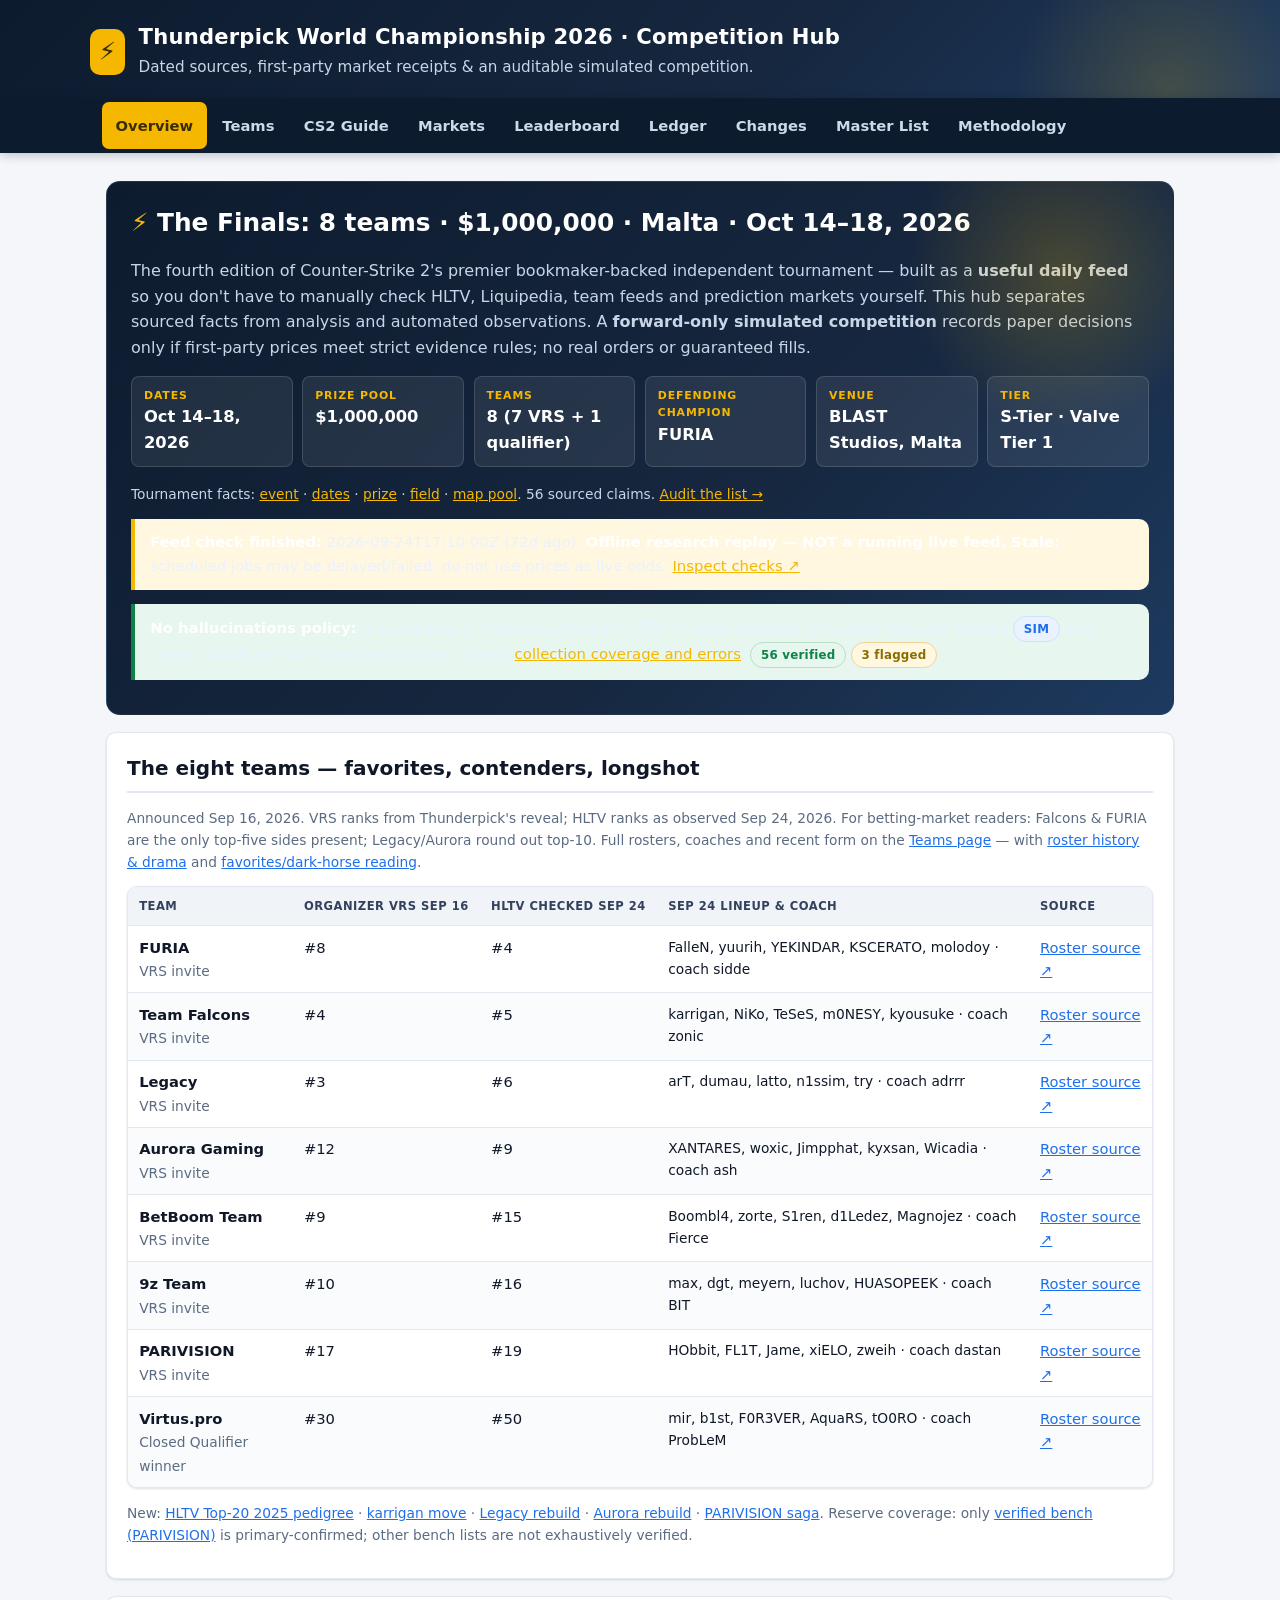
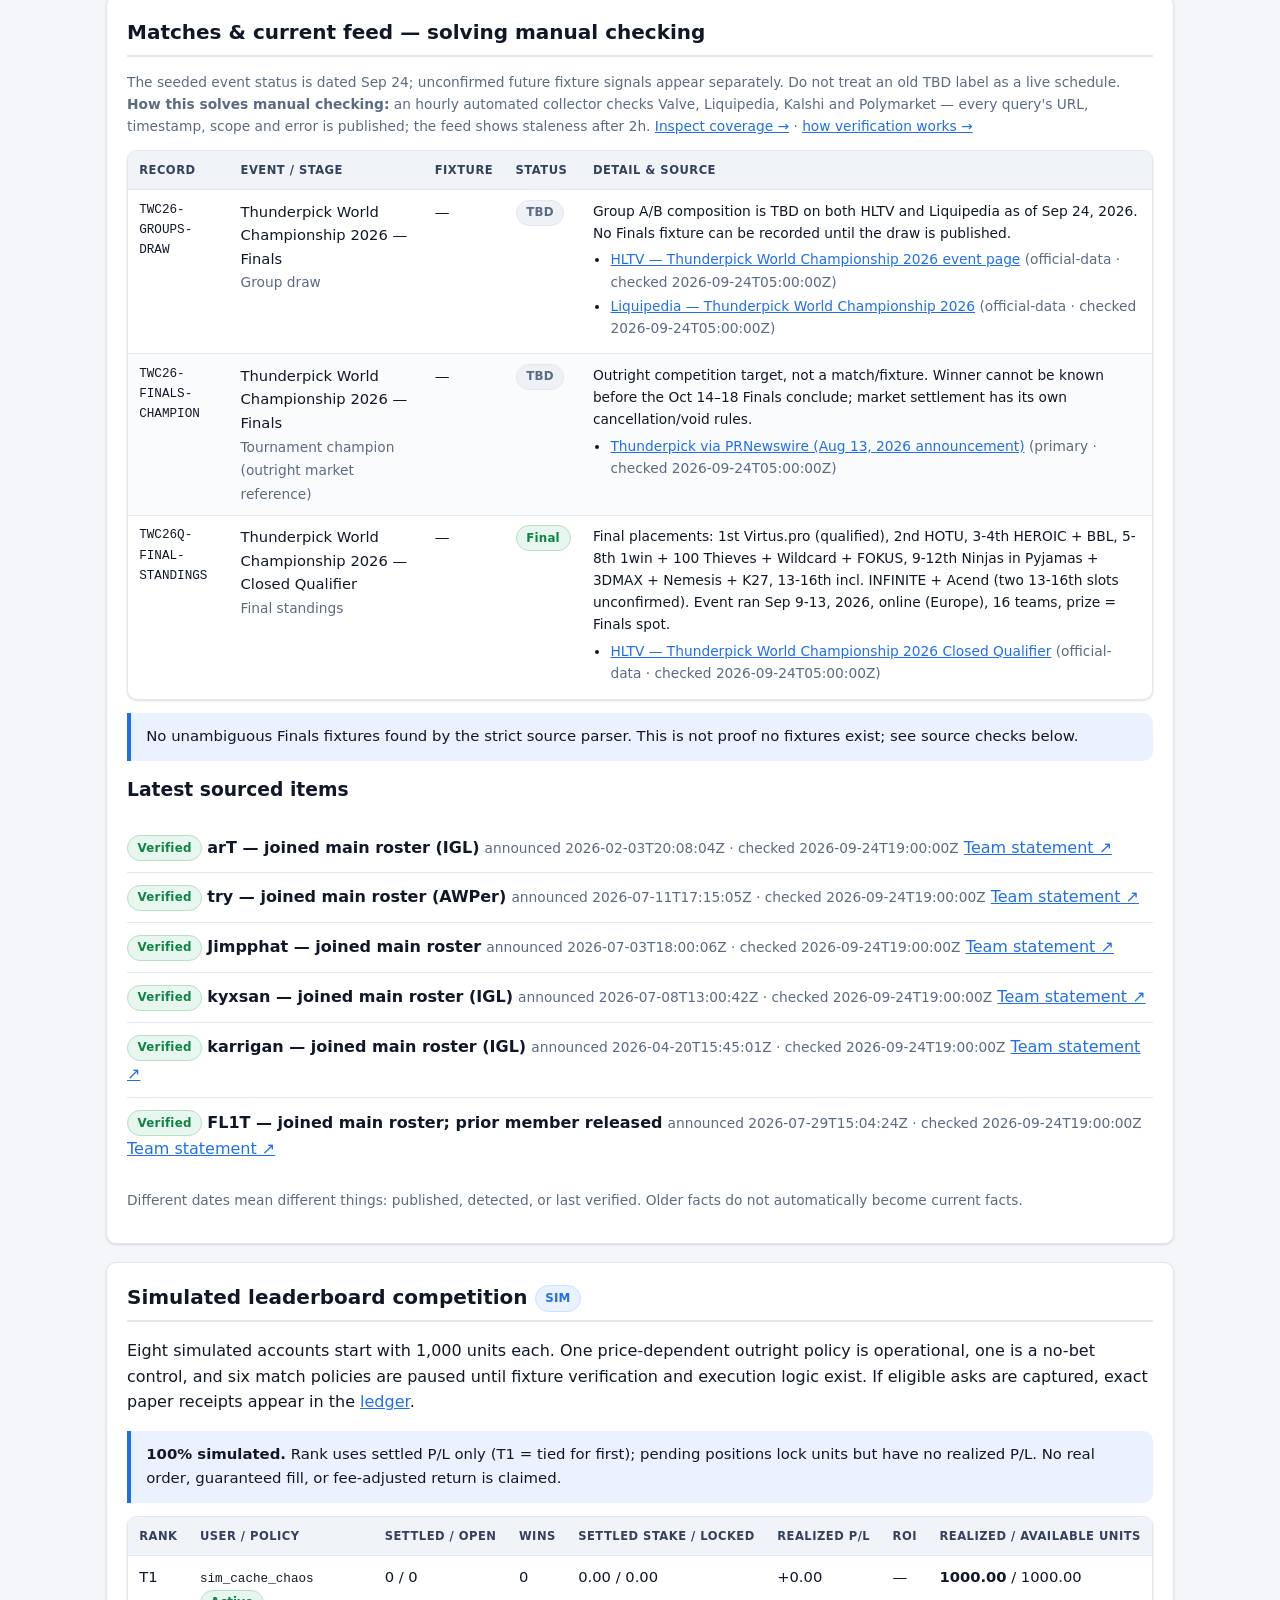
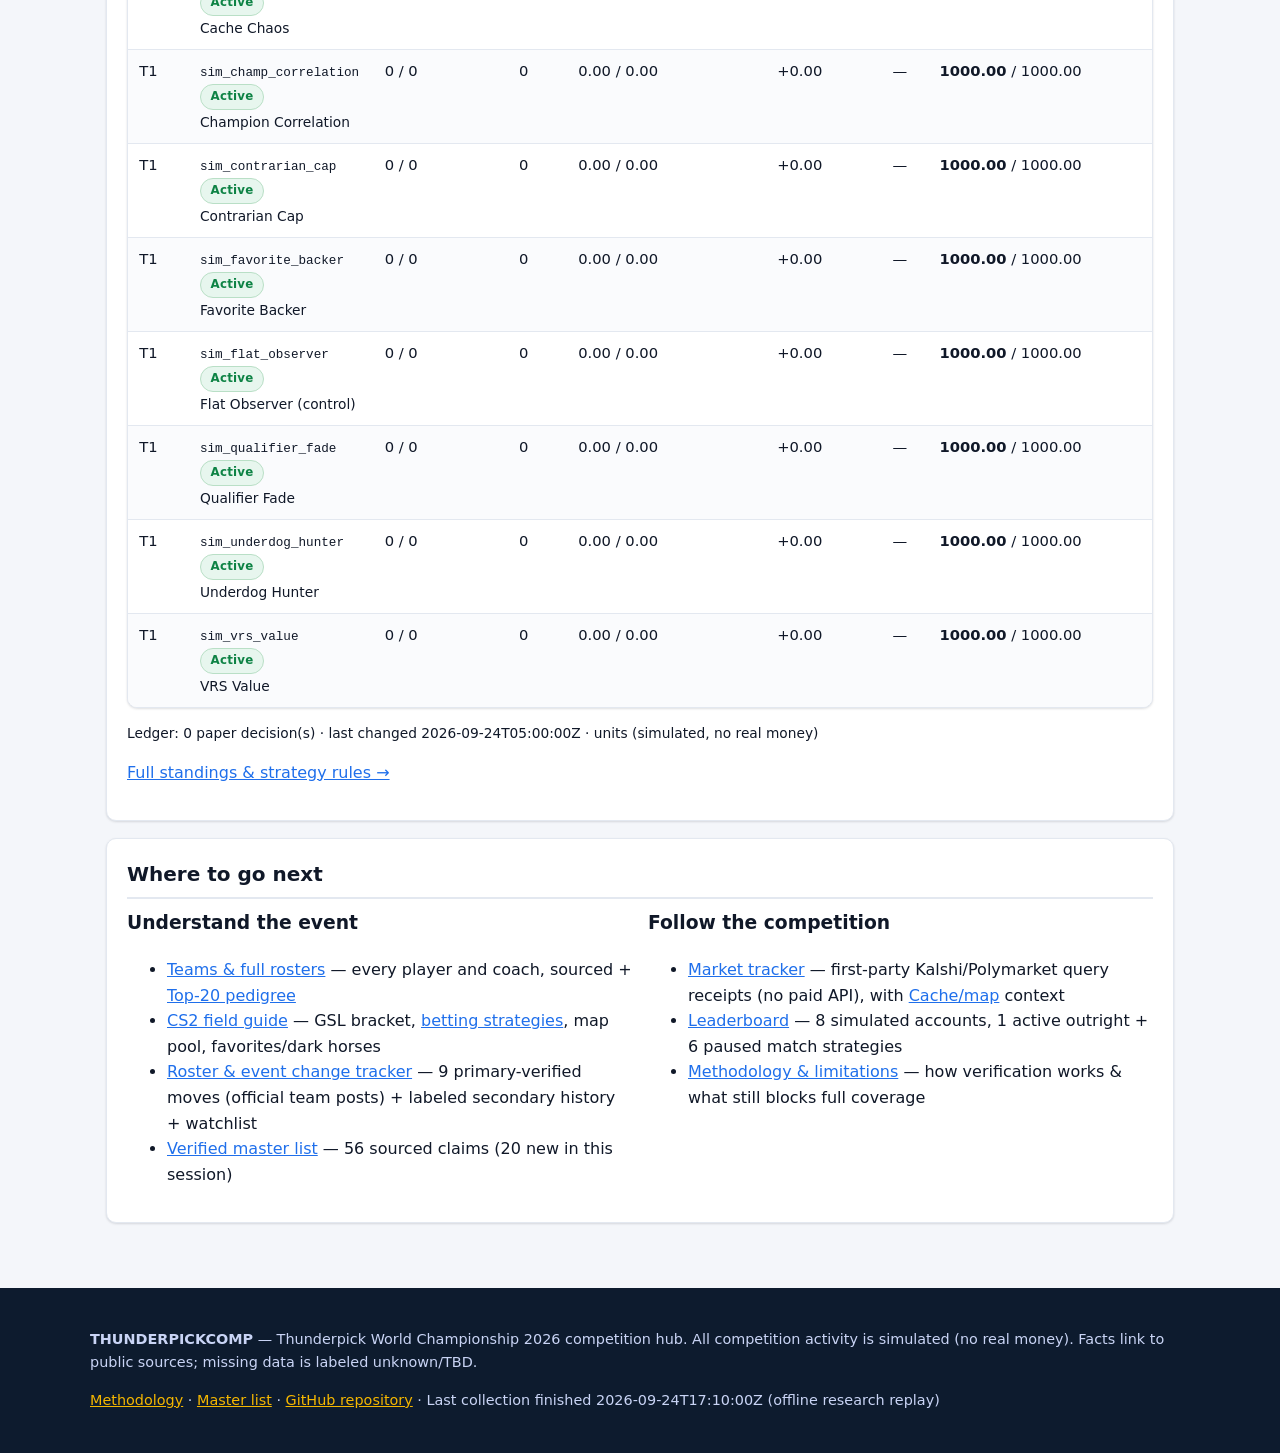
==== commit a78a4f1a: "Match pipeline, settlement journal, durability archive, watchdog; promote ML-043/045/046/048/049 + R" ====
--- a/index.html
+++ b/index.html
@@ -82,7 +82,7 @@
             <ul>
               <li><a href="teams.html">Teams &amp; full rosters</a> — every player and coach, sourced + <a href="master-list.html#ML-040">Top-20 pedigree</a></li>
               <li><a href="guide.html">CS2 field guide</a> — GSL bracket, <a href="guide.html#betting-strategies">betting strategies</a>, map pool, favorites/dark horses</li>
-              <li><a href="changes.html">Roster &amp; event change tracker</a> — 2 primary moves + 10 secondary-sourced historical moves + watchlist</li>
+              <li><a href="changes.html">Roster &amp; event change tracker</a> — 9 primary-verified moves (official team posts) + labeled secondary history + watchlist</li>
               <li><a href="master-list.html">Verified master list</a> — <span data-master-count>56</span> sourced claims (20 new in this session)</li>
             </ul>
           </div>
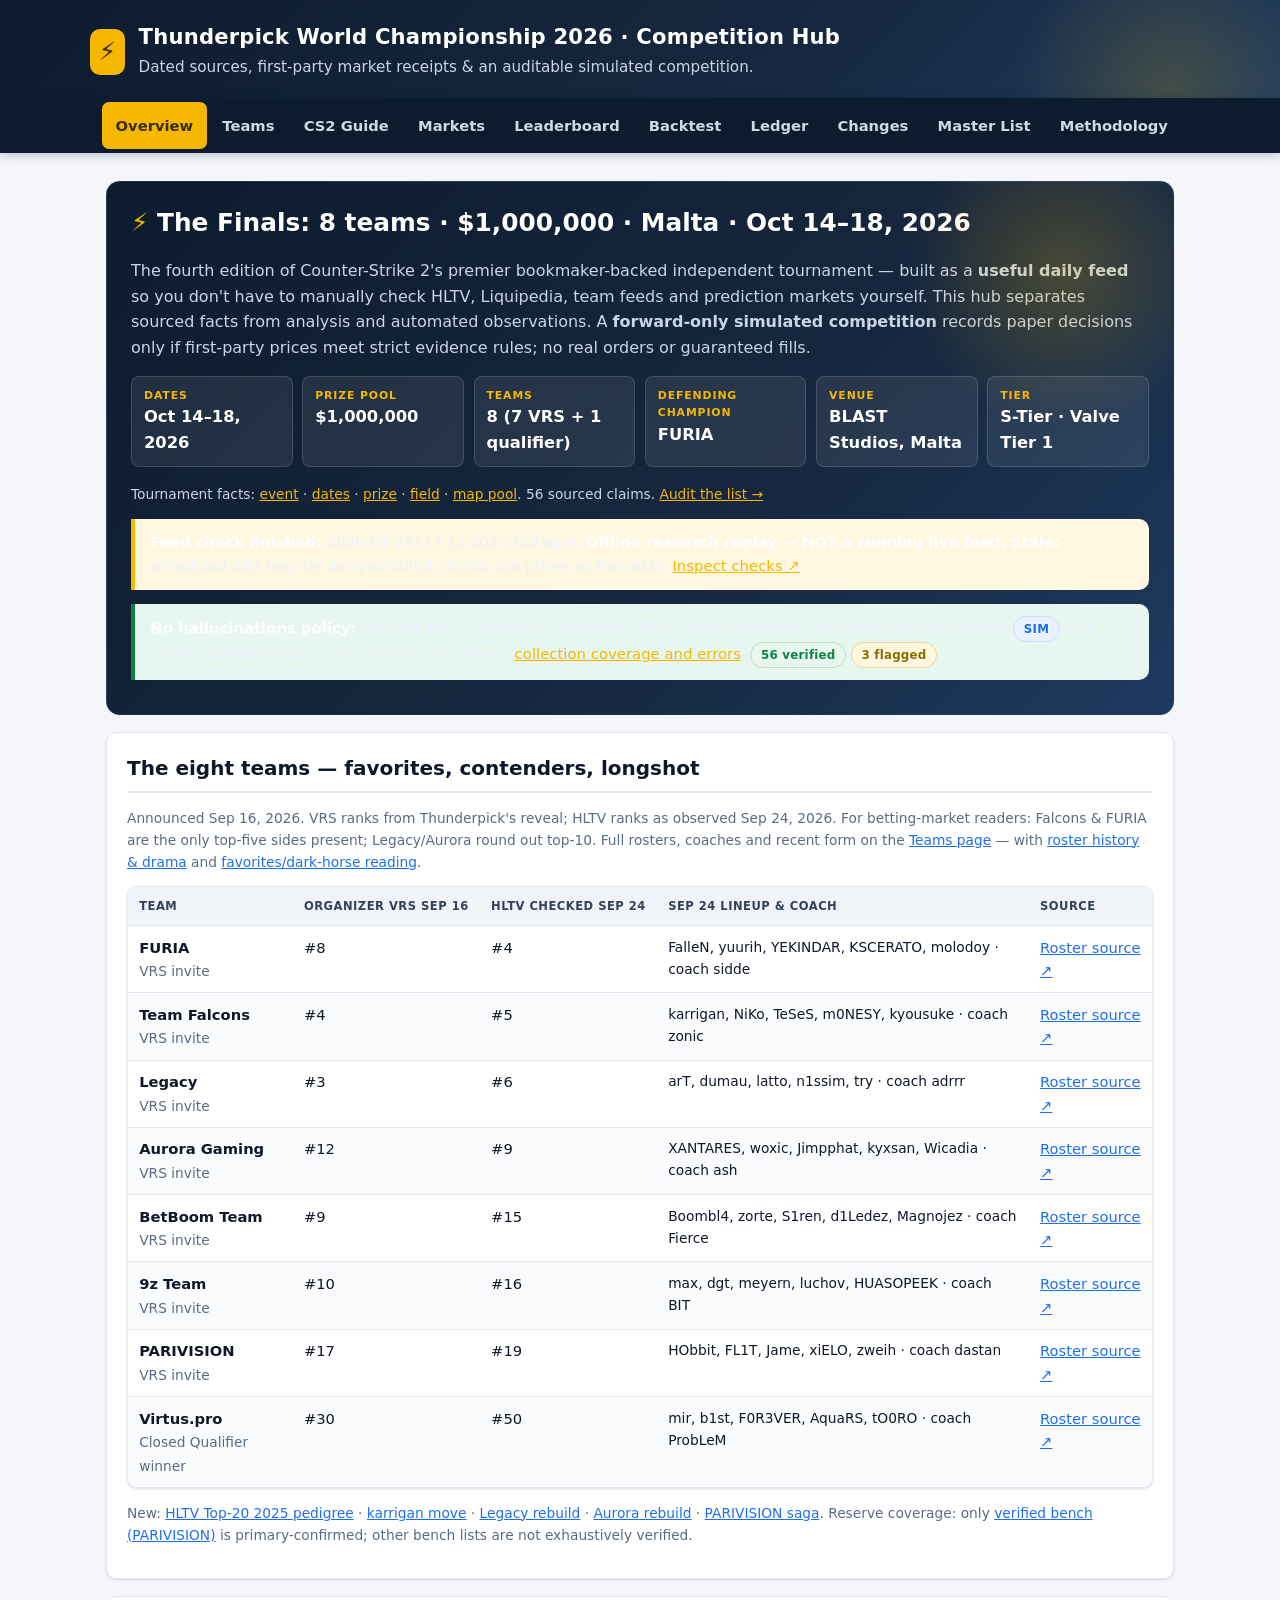
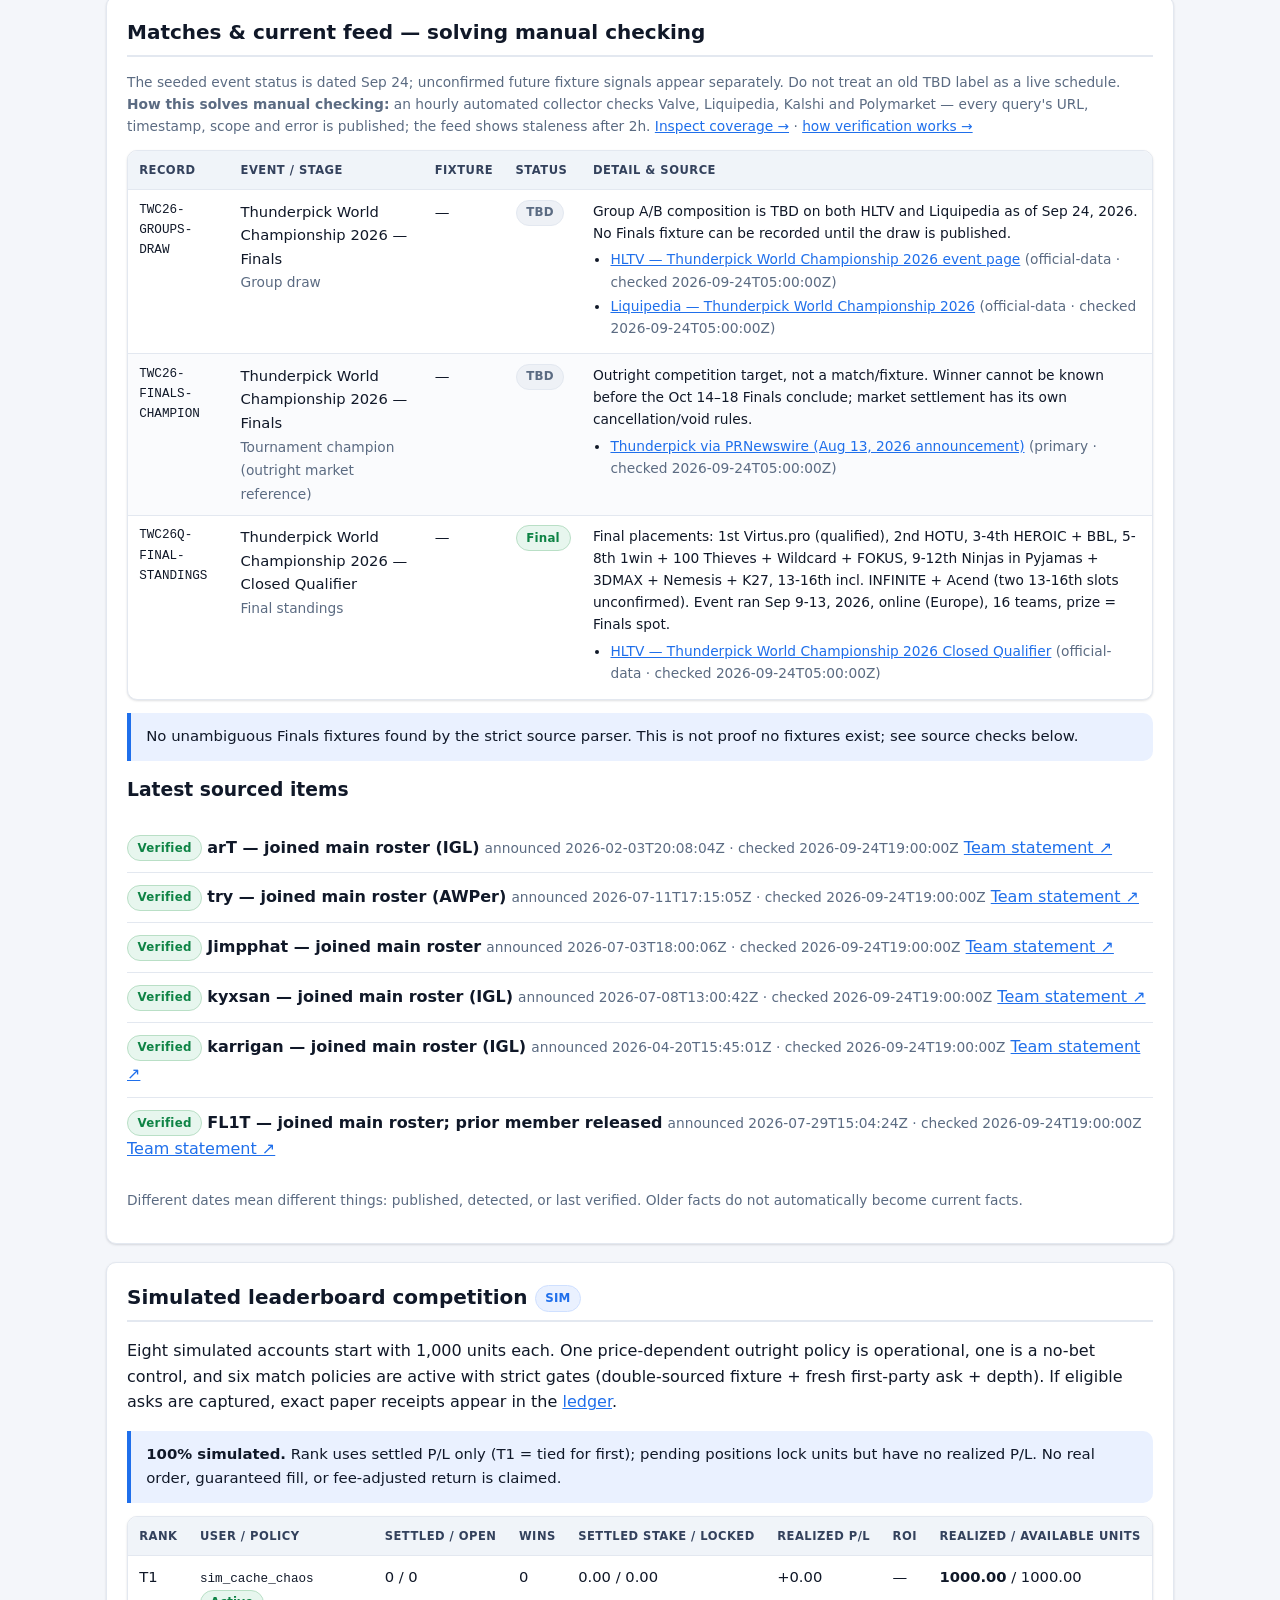
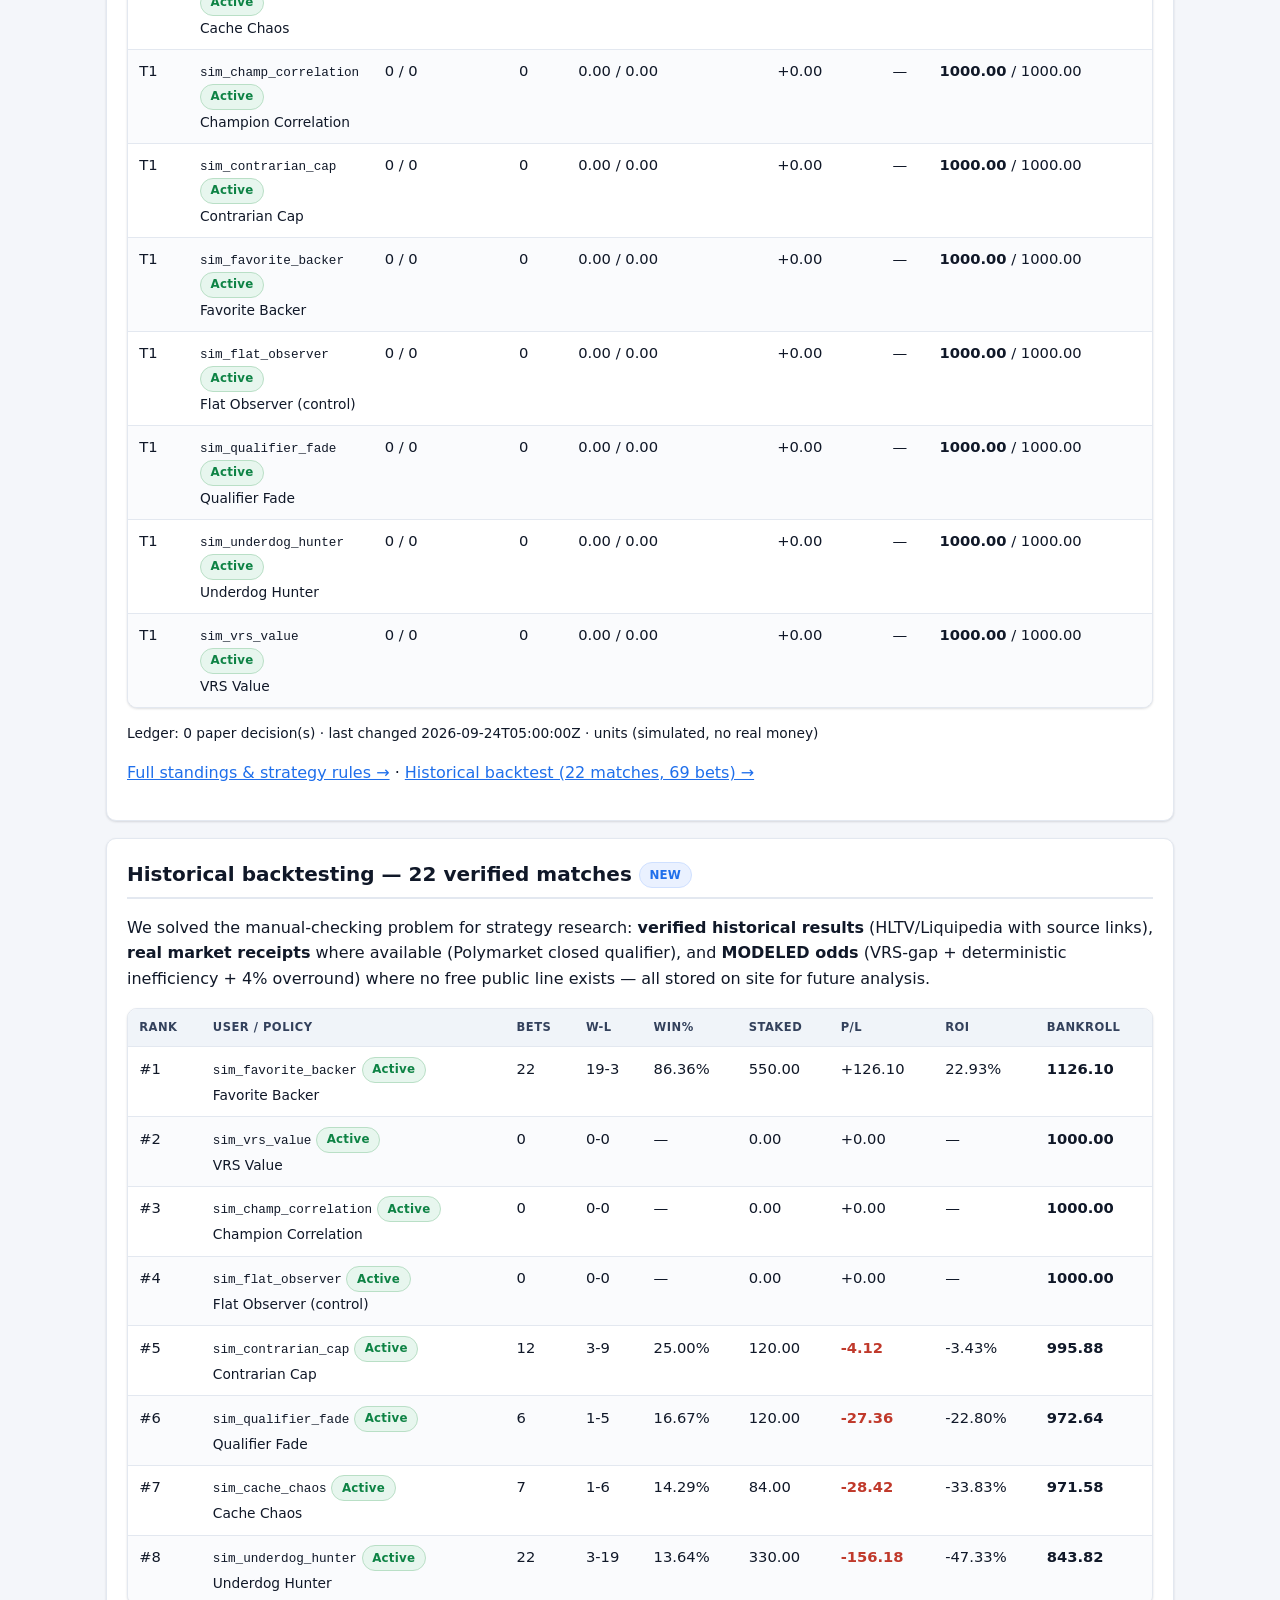
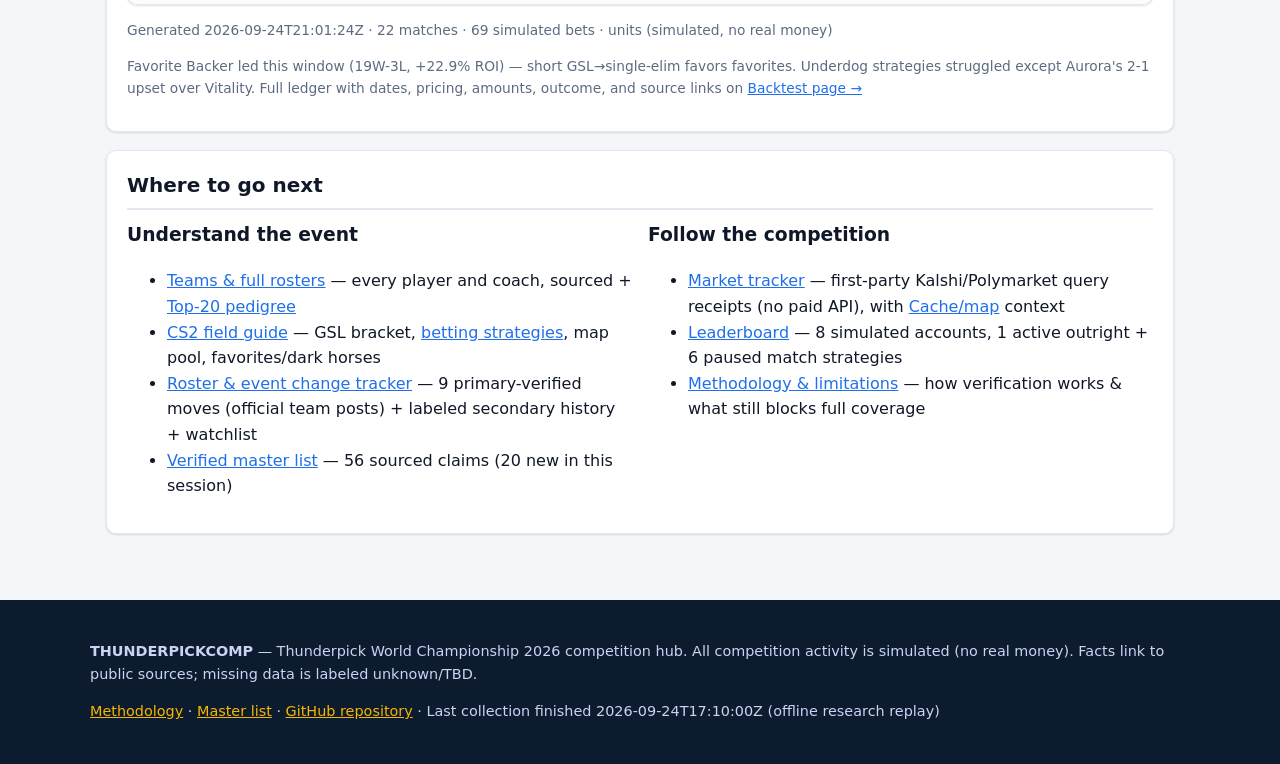
==== commit 7ecfef16: "feat: historical backtesting with 22 verified matches, 69 simulated bets, 10-page hub - Add 22 verif" ====
--- a/index.html
+++ b/index.html
@@ -27,6 +27,7 @@
       <a href="guide.html">CS2 Guide</a>
       <a href="markets.html">Markets</a>
       <a href="leaderboard.html">Leaderboard</a>
+      <a href="backtest.html">Backtest</a>
       <a href="ledger.html">Ledger</a>
       <a href="changes.html">Changes</a>
       <a href="master-list.html">Master List</a>
@@ -68,10 +69,17 @@
 
       <section class="card" aria-labelledby="comp-title">
         <h2 id="comp-title">Simulated leaderboard competition <span class="badge sim">SIM</span></h2>
-        <p>Eight simulated accounts start with 1,000 units each. One price-dependent outright policy is operational, one is a no-bet control, and six match policies are paused until fixture verification and execution logic exist. If eligible asks are captured, exact paper receipts appear in the <a href="ledger.html">ledger</a>.</p>
+        <p>Eight simulated accounts start with 1,000 units each. One price-dependent outright policy is operational, one is a no-bet control, and six match policies are active with strict gates (double-sourced fixture + fresh first-party ask + depth). If eligible asks are captured, exact paper receipts appear in the <a href="ledger.html">ledger</a>.</p>
         <div data-render="leaderboard"><p class="muted">Loading standings…</p></div>
         <p class="small"><span data-ledger-meta></span></p>
-        <p><a href="leaderboard.html">Full standings &amp; strategy rules →</a></p>
+        <p><a href="leaderboard.html">Full standings &amp; strategy rules →</a> · <a href="backtest.html">Historical backtest (22 matches, 69 bets) →</a></p>
+      </section>
+
+      <section class="card" aria-labelledby="backtest-title">
+        <h2 id="backtest-title">Historical backtesting — 22 verified matches <span class="badge sim">NEW</span></h2>
+        <p>We solved the manual-checking problem for strategy research: <strong>verified historical results</strong> (HLTV/Liquipedia with source links), <strong>real market receipts</strong> where available (Polymarket closed qualifier), and <strong>MODELED odds</strong> (VRS-gap + deterministic inefficiency + 4% overround) where no free public line exists — all stored on site for future analysis.</p>
+        <div data-render="backtest-leaderboard"><p class="muted">Loading backtest leaderboard…</p></div>
+        <p class="small muted">Favorite Backer led this window (19W-3L, +22.9% ROI) — short GSL→single-elim favors favorites. Underdog strategies struggled except Aurora's 2-1 upset over Vitality. Full ledger with dates, pricing, amounts, outcome, and source links on <a href="backtest.html">Backtest page →</a></p>
       </section>
 
       <section class="card" aria-labelledby="start-title">
